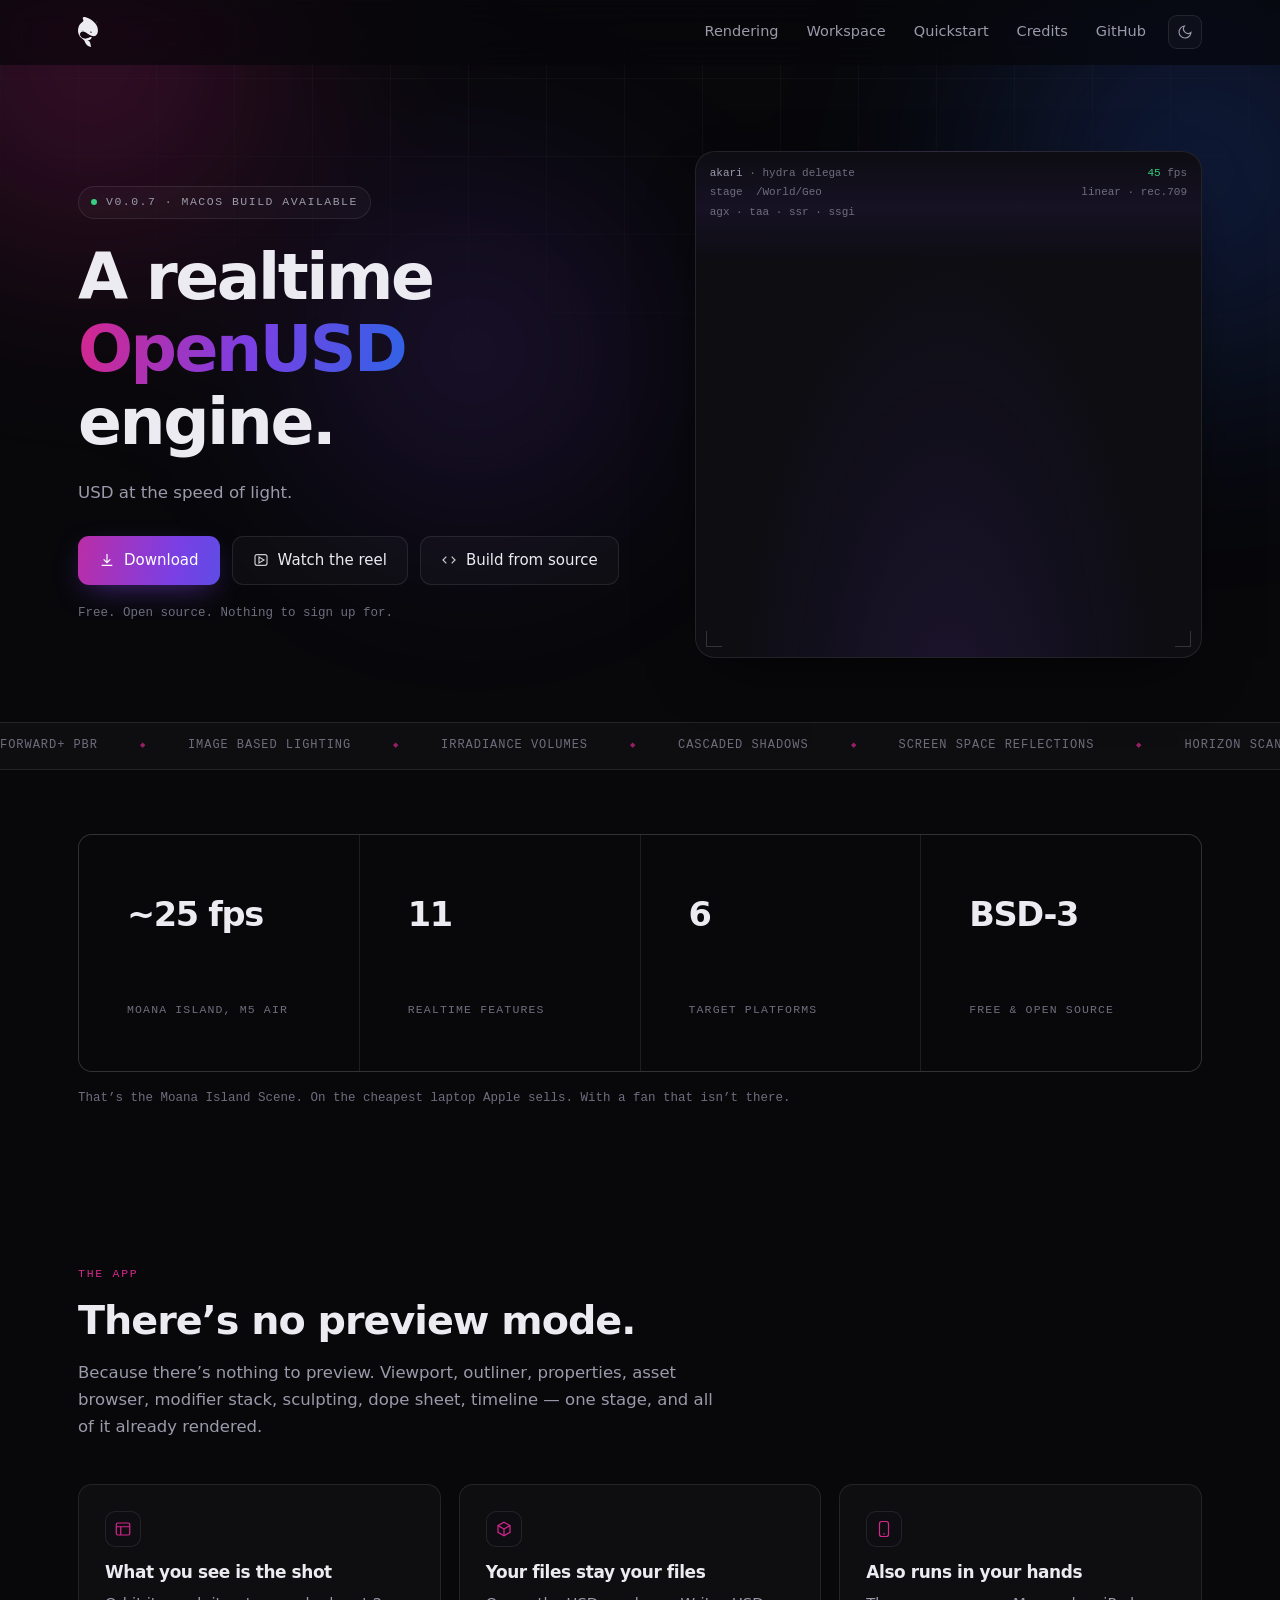
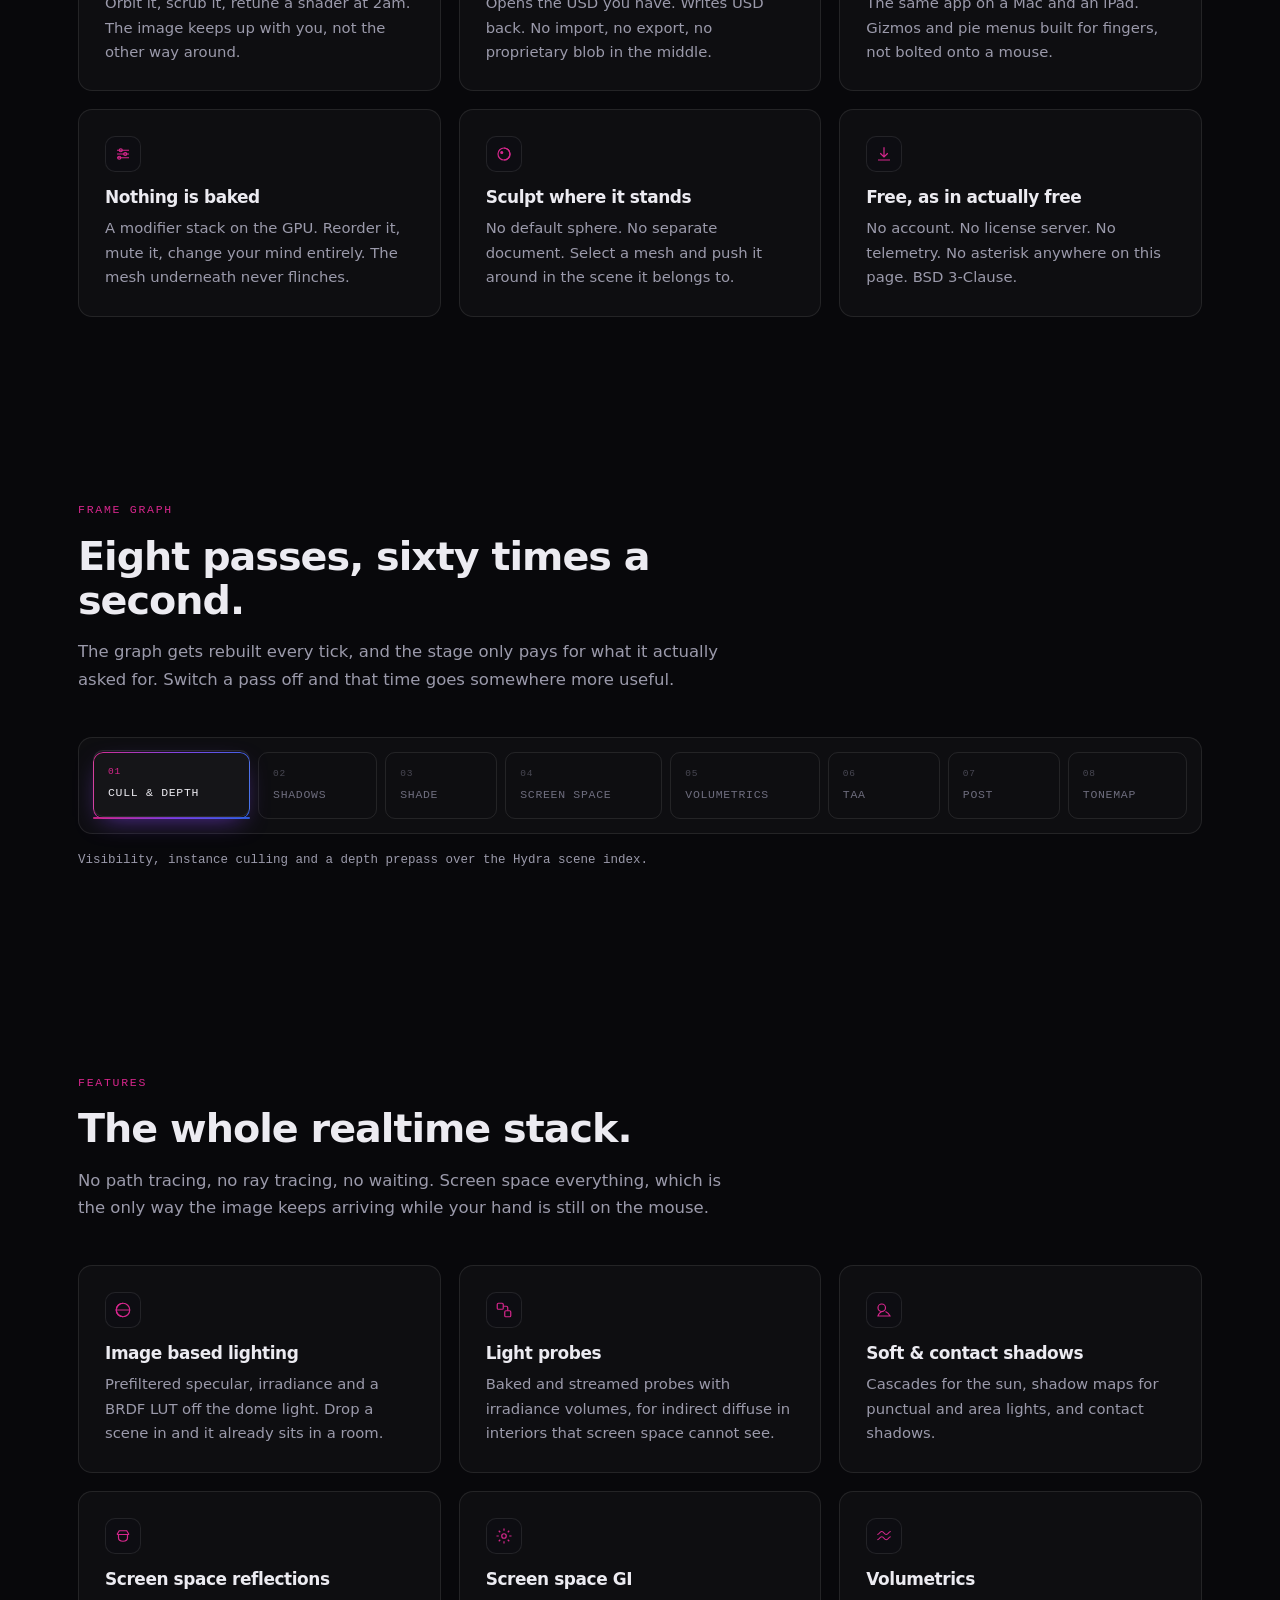
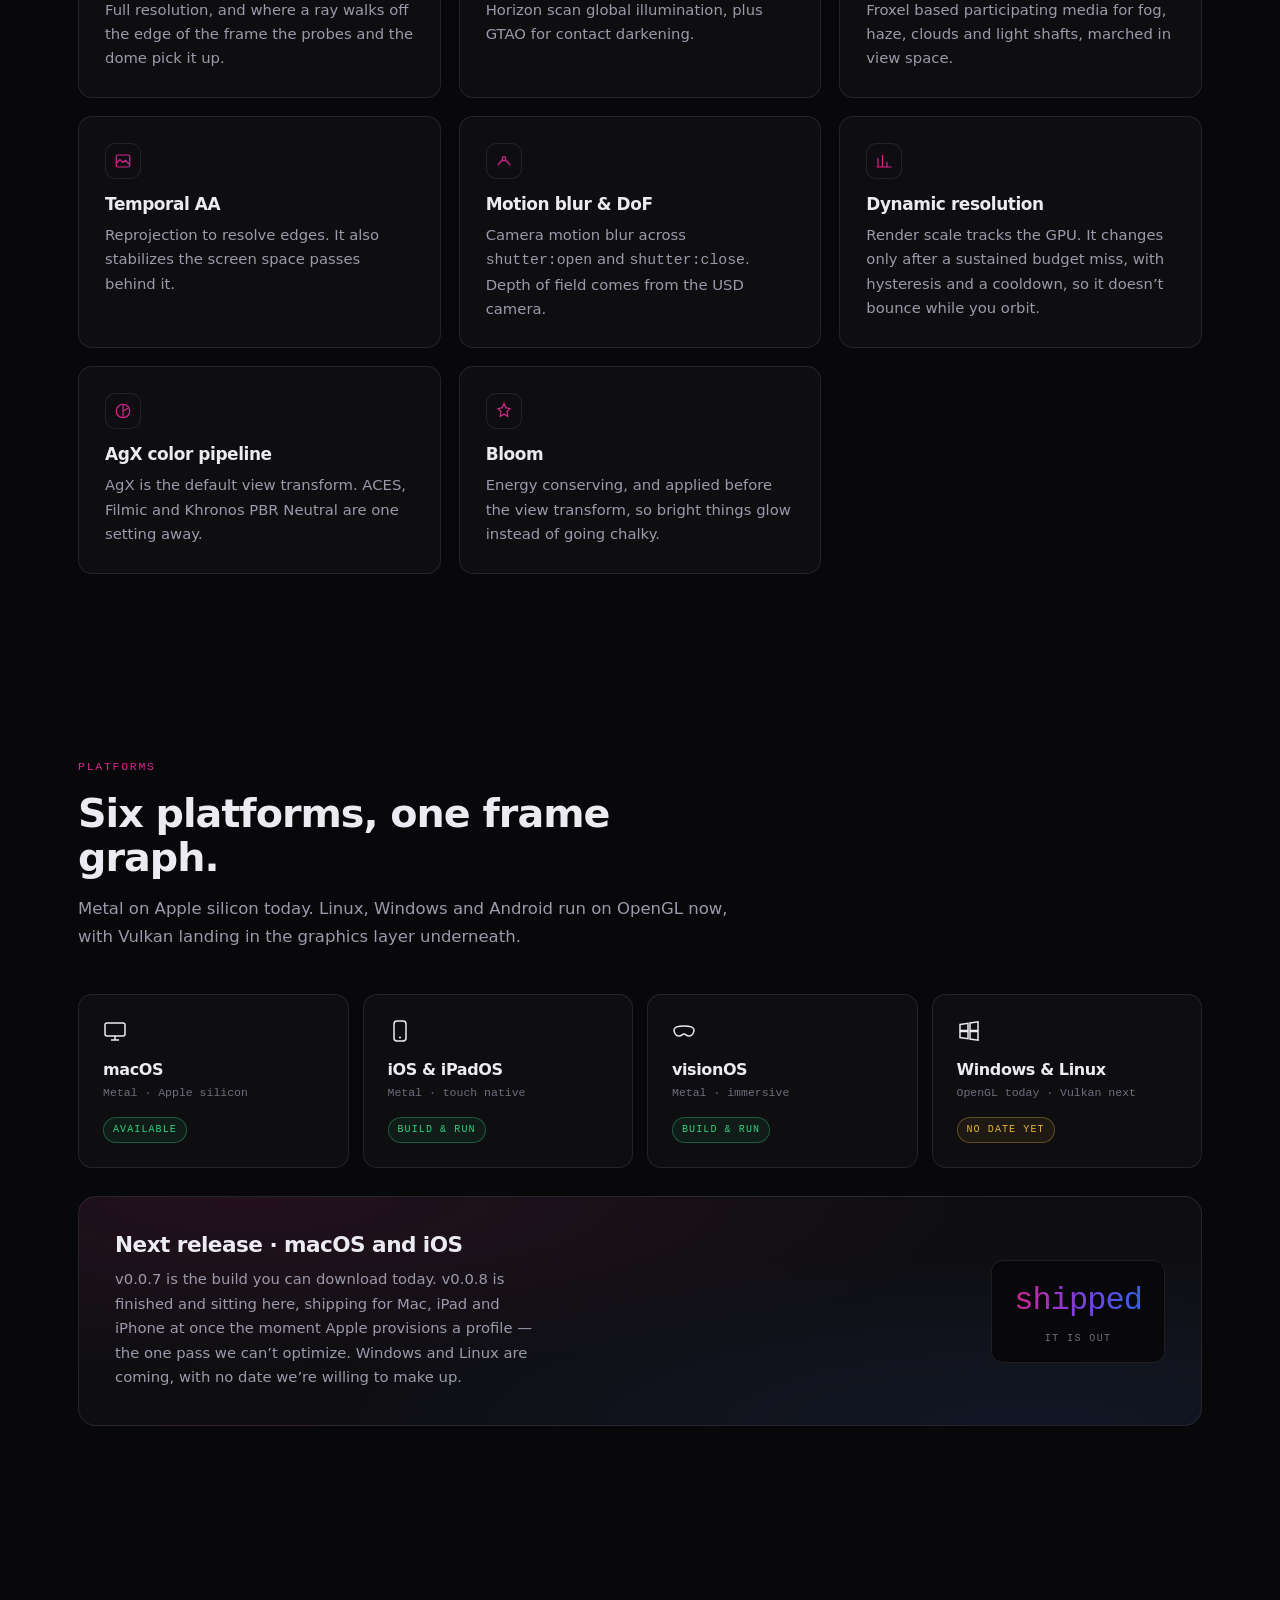
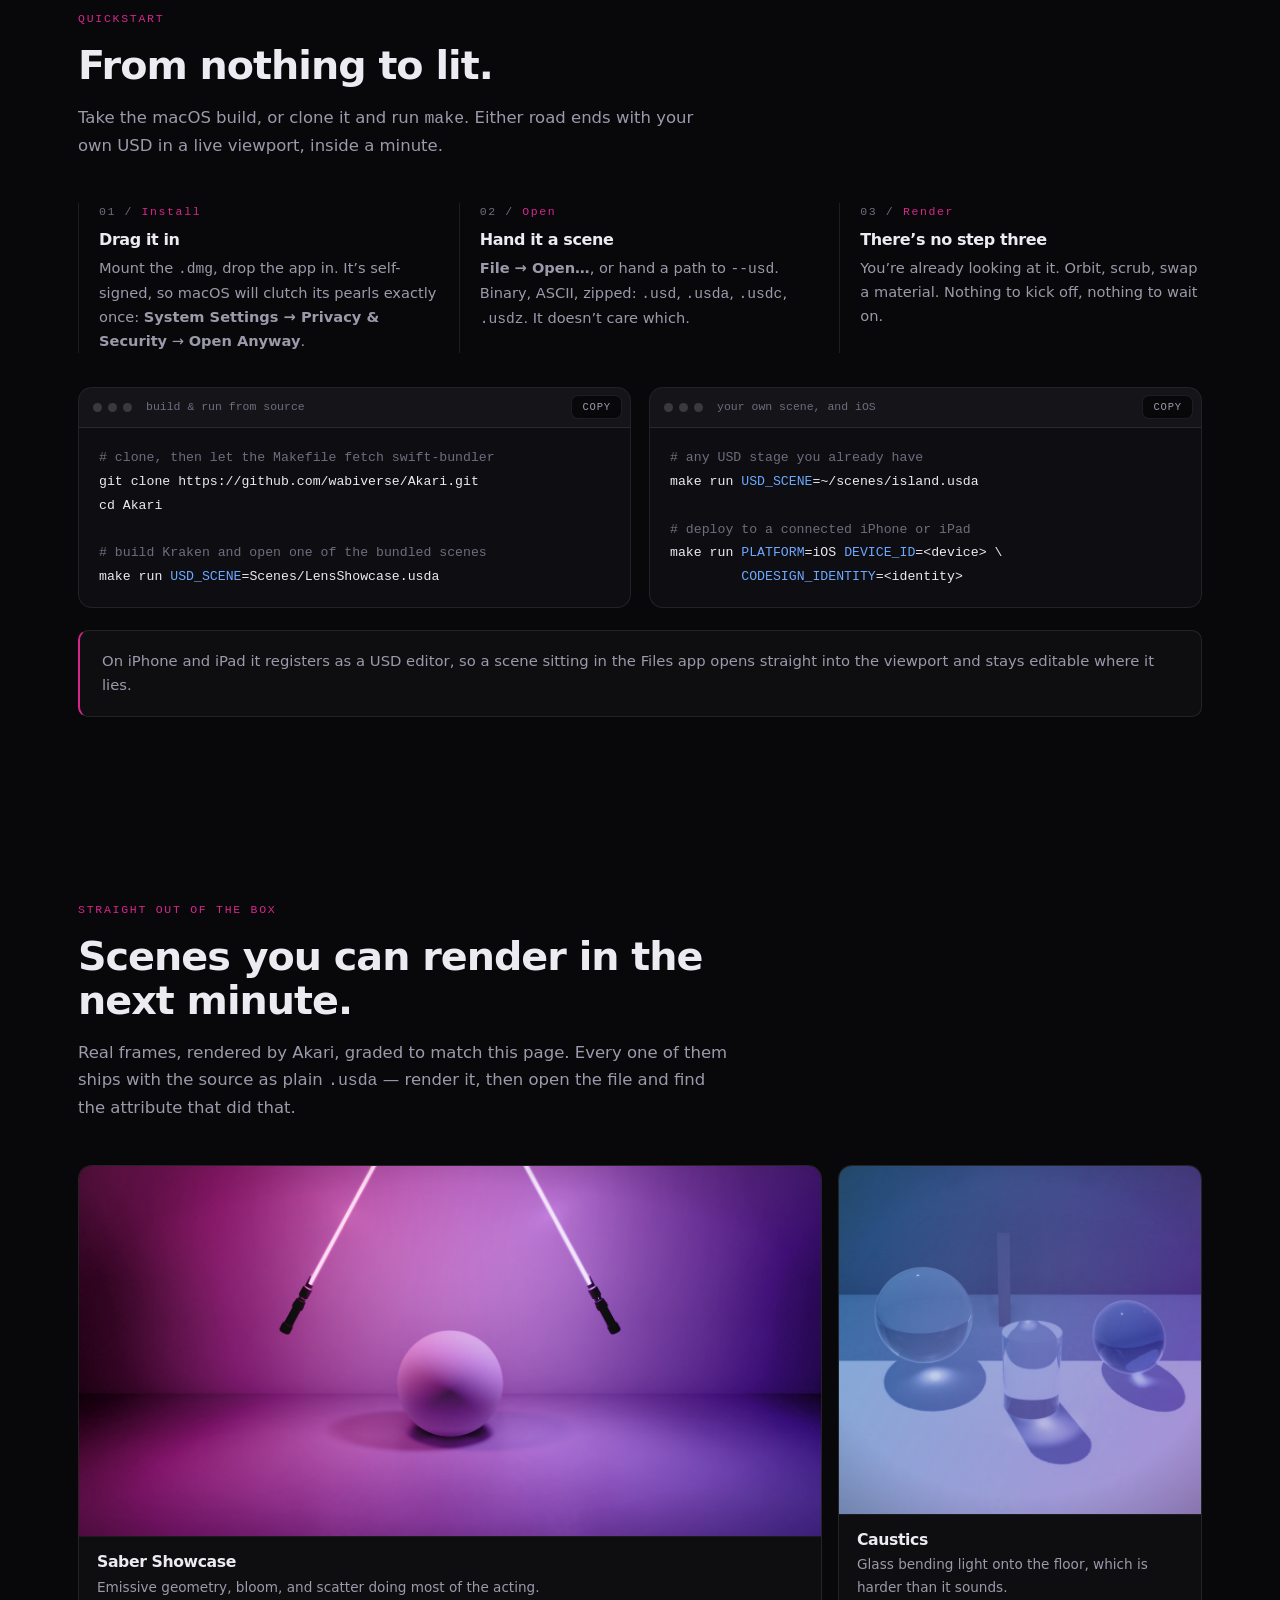
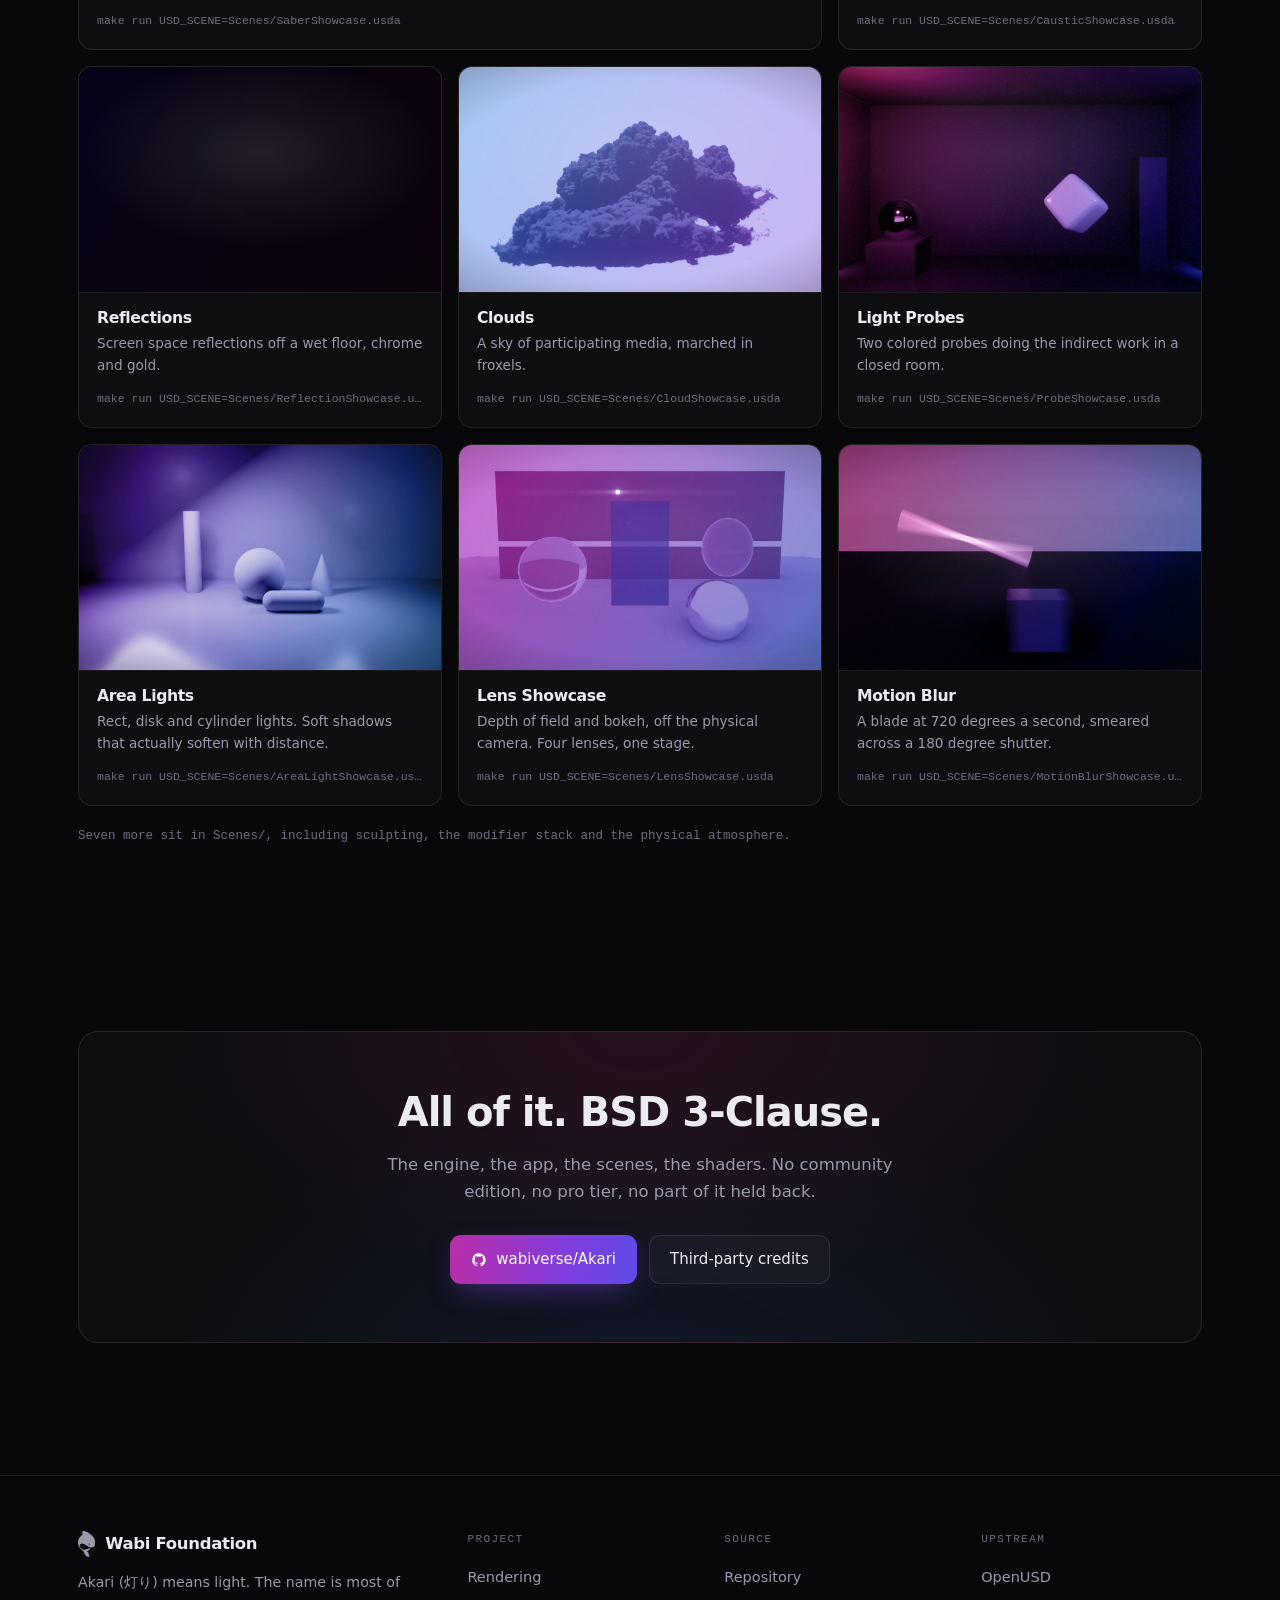
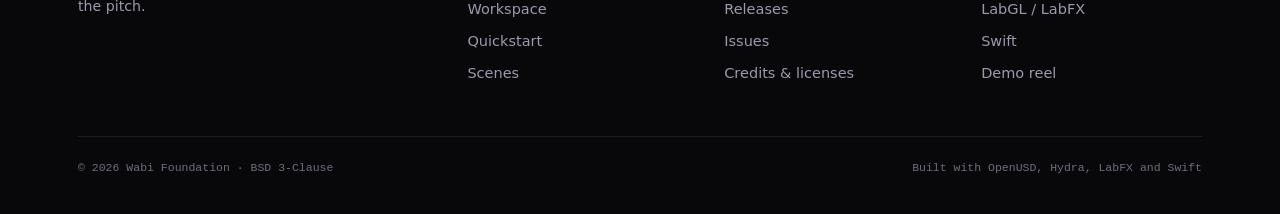
==== index.html @ f2a57ddc "Add the Wabi Foundation site the code in this commit was assisted via AI with Claude.  Signed-off-by" ====
<!doctype html>
<html lang="en">
<head>
<meta charset="utf-8">
<meta name="viewport" content="width=device-width, initial-scale=1">
<title>Wabi Foundation — Akari, a realtime OpenUSD engine</title>
<meta name="description" content="USD at the speed of light. A realtime OpenUSD engine with the full PBR stack, free and open source, on macOS and iOS.">
<link rel="icon" href="assets/img/favicon-64.png" type="image/png">
<link rel="apple-touch-icon" href="assets/img/apple-touch-icon.png">
<link rel="canonical" href="https://wabifoundation.com/">
<meta property="og:type" content="website">
<meta property="og:title" content="Akari — a realtime OpenUSD engine">
<meta property="og:description" content="USD at the speed of light. A realtime OpenUSD engine, free and open source.">
<meta property="og:url" content="https://wabifoundation.com/">
<meta property="og:image" content="https://wabifoundation.com/assets/img/akari-icon.png">
<meta name="twitter:card" content="summary_large_image">
<meta name="theme-color" content="#08080b">
<link rel="stylesheet" href="assets/css/site.css">
<script>
  try { var t = localStorage.getItem("wabi-theme"); if (t) document.documentElement.setAttribute("data-theme", t); } catch (e) {}
</script>
<noscript><style>.rv{opacity:1;transform:none}</style></noscript>
</head>
<body>

<div class="aurora" aria-hidden="true"><i></i><i></i><i></i></div>
<div class="grid-veil" aria-hidden="true"></div>

<header class="site">
  <div class="wrap">
    <a class="brand" href="index.html" aria-label="Wabi Foundation">
      <svg class="orca" viewBox="0.17 0.19 32.95 49.61" fill="none" aria-hidden="true"><path fill-rule="evenodd" clip-rule="evenodd" d="m4.87,33.98S1.37,31.13.3,24.1c-.31-2.73.01-5.38,1.02-7.94,1.15-2.93,2.99-5.33,5.51-7.22.5-.38,1.05-.69,1.46-1.18.6-.71.79-1.52.68-2.42-.09-.68-.33-1.3-.59-1.92-.16-.39-.34-.77-.39-1.19-.1-.79.33-1.48,1.07-1.77.78-.31,1.59-.3,2.4-.17,1.26.21,2.48.59,3.67,1.04,2.19.81,4.27,1.85,6.25,3.09,2.3,1.44,4.41,3.11,6.27,5.1,1.34,1.44,2.51,3,3.44,4.73,1.81,3.37,2.41,6.95,1.76,10.73-.23,1.32-.62,2.58-1.3,3.74-1.22,2.09-3.05,3.12-5.46,3.16-1.32.02-2.55-.3-3.75-.81-1.13-.48-2.21-1.05-3.26-1.67-1.17-.69-9.85-6.99-12.05-7.47-1.8.32-3.36.8-4.12,2.47-3.46,3.39,1.97,9.55,1.97,9.55h0Zm17.95-8.31c0-.82-.98-1.62-1.82-1.49-.66.11-.99.67-.76,1.3.23.63.88,1.1,1.55,1.11.59.01,1.03-.38,1.03-.92h0Z" fill="currentColor"/><path fill-rule="evenodd" clip-rule="evenodd" d="m21.49,33.4c.27-.15-7.4,8.63-16.65.59-2.3-2-6.77-12.09.52-12.29,4.64-.13,11.83,6.48,11.83,6.48-2.9-1.96-8.72-5.94-12.24-2.8-4.78,4.27,2.44,15.66,16.53,8.02h0Z" fill="currentColor"/><path fill-rule="evenodd" clip-rule="evenodd" d="m14.91,35.81c1.07-.31,2.07-.81,3.09-1.24,1.07-.46,2.15-.9,3.3-1.14.71-.15,1.49-.14,1.99.01-.56.82-1.03,1.68-1.56,2.52-.21.34-.46.66-.73.95-1.19,1.26-2.65,1.79-4.28,1.81-.41,0-.83,0-1.32,0,.73.15,1.38.31,2.01.55,1.59.6,2.53,1.76,2.92,3.38.42,1.77.69,3.57,1.15,5.34.14.55.27,1.1.46,1.63.05.13.05.18-.12.16-1.76-.24-3.47-.66-5.02-1.56-1.39-.8-2.48-1.92-3.33-3.28-.8-1.27-1.36-2.65-1.97-4.01-.32-.71-.53-1.29-.95-1.92-.45-.68-1.06-1.25-1.75-1.7-2.84-1.82-4.47-3.89-4.52-3.94,0,0,2.96,3.58,8.5,3.04.73-.15,1.46-.3,2.15-.6h0Z" fill="currentColor" stroke-width="0"/><path fill-rule="evenodd" clip-rule="evenodd" opacity=".4" d="m22.82,25.67c0,.54-.44.93-1.03.92-.67-.01-1.32-.48-1.55-1.11s.1-1.19.76-1.3c.84-.14,1.83.67,1.82,1.49h0Z" fill="currentColor"/><path fill-rule="evenodd" clip-rule="evenodd" opacity=".28" d="m30.62,9.58s-.06-.02-.06-.06v-1.16s.02-.06.06-.06h.6c.27,0,.35.12.35.3v.08c0,.1-.03.17-.1.2.13.01.22.11.22.26v.38s-.02.06-.06.06h-.28s-.06-.02-.06-.06v-.27c0-.05-.02-.08-.07-.08h-.25v.35s-.02.06-.06.06h-.28Zm.34-.74h.13c.06,0,.08-.04.08-.08v-.06s-.02-.08-.08-.08h-.13v.23Z" fill="currentColor"/><path fill-rule="evenodd" clip-rule="evenodd" opacity=".28" d="m31.12,10.36c-.78,0-1.42-.64-1.42-1.42s.64-1.42,1.42-1.42,1.42.64,1.42,1.42-.64,1.42-1.42,1.42Zm0-2.51c-.6,0-1.09.49-1.09,1.09s.49,1.09,1.09,1.09,1.09-.49,1.09-1.09-.49-1.09-1.09-1.09Z" fill="currentColor"/></svg>
    </a>
    <nav class="main">
      <a href="akari.html">Rendering</a>
      <a href="kraken.html">Workspace</a>
      <a href="#quickstart">Quickstart</a>
      <a href="credits.html">Credits</a>
      <a href="https://github.com/wabiverse/Akari">GitHub</a>
    </nav>
    <button class="icon-btn" data-theme-toggle aria-label="Toggle color theme">
      <svg class="moon" viewBox="0 0 24 24" fill="none" stroke="currentColor" stroke-width="1.7"><path d="M21 12.8A9 9 0 1 1 11.2 3a7 7 0 0 0 9.8 9.8Z"/></svg>
      <svg class="sun" viewBox="0 0 24 24" fill="none" stroke="currentColor" stroke-width="1.7"><circle cx="12" cy="12" r="4"/><path d="M12 2v2M12 20v2M2 12h2M20 12h2M4.9 4.9l1.5 1.5M17.6 17.6l1.5 1.5M19.1 4.9l-1.5 1.5M6.4 17.6l-1.5 1.5"/></svg>
    </button>
  </div>
</header>

<main>

<!-- ───────────────────────── hero ───────────────────────── -->
<section class="hero">
  <div class="wrap hero-grid">
    <div>
      <span class="eyebrow rv in"><span class="dot"></span> v0.0.7 · macOS build available</span>
      <h1 class="rv in">
        A realtime<br>
        <span class="grad-text">OpenUSD</span> engine.
      </h1>
      <p class="lede rv" data-delay="0.08">
        USD at the speed of light.
      </p>
      <div class="hero-actions rv" data-delay="0.16">
        <a class="btn primary" href="https://github.com/wabiverse/Akari/releases/latest">
          <svg viewBox="0 0 24 24" fill="none" stroke="currentColor" stroke-width="1.8"><path d="M12 3v12M7 11l5 5 5-5M4 20h16"/></svg>
          Download
        </a>
        <a class="btn" href="https://vimeo.com/1241690263?fl=pl&amp;fe=sh">
          <svg viewBox="0 0 24 24" fill="none" stroke="currentColor" stroke-width="1.8"><path d="M9 7.5v9l7.5-4.5z"/><rect x="3" y="4" width="18" height="16" rx="3"/></svg>
          Watch the reel
        </a>
        <a class="btn" href="#quickstart">
          <svg viewBox="0 0 24 24" fill="none" stroke="currentColor" stroke-width="1.8"><path d="M8 7l-5 5 5 5M16 7l5 5-5 5"/></svg>
          Build from source
        </a>
      </div>
      <p class="hero-note rv" data-delay="0.22">Free. Open source. Nothing to sign up for.</p>
    </div>

    <div class="viewport rv" data-delay="0.1">
      <canvas data-viewport aria-hidden="true"></canvas>
      <div class="scanline" aria-hidden="true"></div>
      <div class="hud" aria-hidden="true">
        <div><b>akari</b> · hydra delegate</div>
        <div>stage &nbsp;/World/Geo</div>
        <div>agx · taa · ssr · ssgi</div>
      </div>
      <div class="hud-r" aria-hidden="true">
        <div><span class="fps" data-fps>60</span> fps</div>
        <div>linear · rec.709</div>
      </div>
      <span class="corner tl" aria-hidden="true"></span>
      <span class="corner bl" aria-hidden="true"></span>
      <span class="corner br" aria-hidden="true"></span>
    </div>
  </div>
</section>

<!-- ───────────────────────── marquee ───────────────────────── -->
<div class="strip" aria-hidden="true">
  <div class="track">
    <span>Forward+ PBR</span><span>Image based lighting</span><span>Irradiance volumes</span><span>Cascaded shadows</span><span>Screen space reflections</span><span>Horizon scan GI</span><span>Temporal AA</span><span>Froxel volumetrics</span><span>Contact shadows</span><span>AgX</span><span>Motion blur</span><span>Hydra</span>
    <span>Forward+ PBR</span><span>Image based lighting</span><span>Irradiance volumes</span><span>Cascaded shadows</span><span>Screen space reflections</span><span>Horizon scan GI</span><span>Temporal AA</span><span>Froxel volumetrics</span><span>Contact shadows</span><span>AgX</span><span>Motion blur</span><span>Hydra</span>
  </div>
</div>

<!-- ───────────────────────── stats ───────────────────────── -->
<section class="tight">
  <div class="wrap">
    <div class="stats rv">
      <div>
        <div class="n"><span data-count="25" data-prefix="~">~25</span> fps</div>
        <div class="l">Moana Island, M5 Air</div>
      </div>
      <div>
        <div class="n"><span data-count="11">11</span></div>
        <div class="l">Realtime features</div>
      </div>
      <div>
        <div class="n"><span data-count="6">6</span></div>
        <div class="l">Target platforms</div>
      </div>
      <div>
        <div class="n">BSD-3</div>
        <div class="l">Free &amp; open source</div>
      </div>
    </div>
    <p class="hero-note rv" style="margin-top:16px">
      That&rsquo;s the Moana Island Scene. On the cheapest laptop Apple sells. With a fan that isn&rsquo;t there.
    </p>
  </div>
</section>

<!-- ───────────────────────── what you get ───────────────────────── -->
<section>
  <div class="wrap">
    <div class="sec-head rv">
      <div class="kicker">The app</div>
      <h2>There&rsquo;s no preview mode.</h2>
      <p>
        Because there&rsquo;s nothing to preview. Viewport, outliner, properties, asset browser, modifier
        stack, sculpting, dope sheet, timeline — one stage, and all of it already rendered.
      </p>
    </div>

    <div class="cards c3">
      <div class="card rv">
        <div class="ico"><svg viewBox="0 0 24 24" fill="none" stroke="currentColor" stroke-width="1.6"><rect x="3" y="4" width="18" height="16" rx="2"/><path d="M3 9h18M9 9v11"/></svg></div>
        <h3>What you see is the shot</h3>
        <p>Orbit it, scrub it, retune a shader at 2am. The image keeps up with you, not the other way around.</p>
      </div>
      <div class="card rv" data-delay="0.04">
        <div class="ico"><svg viewBox="0 0 24 24" fill="none" stroke="currentColor" stroke-width="1.6"><path d="M12 3l8 4.5v9L12 21l-8-4.5v-9z"/><path d="M12 12l8-4.5M12 12v9M12 12L4 7.5"/></svg></div>
        <h3>Your files stay your files</h3>
        <p>Opens the USD you have. Writes USD back. No import, no export, no proprietary blob in the middle.</p>
      </div>
      <div class="card rv" data-delay="0.08">
        <div class="ico"><svg viewBox="0 0 24 24" fill="none" stroke="currentColor" stroke-width="1.6"><rect x="6" y="2" width="12" height="20" rx="3"/><path d="M11 18.5h2"/></svg></div>
        <h3>Also runs in your hands</h3>
        <p>The same app on a Mac and an iPad. Gizmos and pie menus built for fingers, not bolted onto a mouse.</p>
      </div>
      <div class="card rv">
        <div class="ico"><svg viewBox="0 0 24 24" fill="none" stroke="currentColor" stroke-width="1.6"><path d="M4 7h16M4 12h16M4 17h16"/><circle cx="9" cy="7" r="2"/><circle cx="15" cy="12" r="2"/><circle cx="7" cy="17" r="2"/></svg></div>
        <h3>Nothing is baked</h3>
        <p>A modifier stack on the GPU. Reorder it, mute it, change your mind entirely. The mesh underneath never flinches.</p>
      </div>
      <div class="card rv" data-delay="0.04">
        <div class="ico"><svg viewBox="0 0 24 24" fill="none" stroke="currentColor" stroke-width="1.6"><circle cx="12" cy="12" r="8"/><path d="M12 4a8 8 0 0 1 0 16"/><circle cx="9" cy="10" r="1.3" fill="currentColor"/></svg></div>
        <h3>Sculpt where it stands</h3>
        <p>No default sphere. No separate document. Select a mesh and push it around in the scene it belongs to.</p>
      </div>
      <div class="card rv" data-delay="0.08">
        <div class="ico"><svg viewBox="0 0 24 24" fill="none" stroke="currentColor" stroke-width="1.6"><path d="M12 3v12M7 11l5 5 5-5M4 20h16"/></svg></div>
        <h3>Free, as in actually free</h3>
        <p>No account. No license server. No telemetry. No asterisk anywhere on this page. BSD 3-Clause.</p>
      </div>
    </div>
  </div>
</section>

<!-- ───────────────────────── pipeline ───────────────────────── -->
<section>
  <div class="wrap">
    <div class="sec-head rv">
      <div class="kicker">Frame graph</div>
      <h2>Eight passes, sixty times a second.</h2>
      <p>
        The graph gets rebuilt every tick, and the stage only pays for what it actually asked for.
        Switch a pass off and that time goes somewhere more useful.
      </p>
    </div>

    <div class="pipeline rv" data-pipeline>
      <div class="stage" data-note="Visibility, instance culling and a depth prepass over the Hydra scene index."><span class="num">01</span>Cull &amp; depth</div>
      <div class="stage" data-note="Cascaded sun shadows, plus shadow maps for punctual and area lights."><span class="num">02</span>Shadows</div>
      <div class="stage" data-note="Forward+ PBR shading, image based lighting and baked irradiance volumes."><span class="num">03</span>Shade</div>
      <div class="stage" data-note="Screen space reflections and horizon scan GI, for what the probes do not cover."><span class="num">04</span>Screen space</div>
      <div class="stage" data-note="Froxel participating media, fog and light shafts, accumulated through the view."><span class="num">05</span>Volumetrics</div>
      <div class="stage" data-note="Temporal reprojection. It also stabilizes the screen space passes."><span class="num">06</span>TAA</div>
      <div class="stage" data-note="Camera motion blur over the shutter interval, depth of field, bloom."><span class="num">07</span>Post</div>
      <div class="stage" data-note="AgX by default. ACES, Filmic and Khronos PBR Neutral are also available."><span class="num">08</span>Tonemap</div>
    </div>
    <div class="pipe-caption rv" data-pipe-caption></div>
  </div>
</section>

<!-- ───────────────────────── features ───────────────────────── -->
<section>
  <div class="wrap">
    <div class="sec-head rv">
      <div class="kicker">Features</div>
      <h2>The whole realtime stack.</h2>
      <p>
        No path tracing, no ray tracing, no waiting. Screen space everything, which is the only way
        the image keeps arriving while your hand is still on the mouse.
      </p>
    </div>

    <div class="cards c3">
      <div class="card rv">
        <div class="ico"><svg viewBox="0 0 24 24" fill="none" stroke="currentColor" stroke-width="1.6"><circle cx="12" cy="12" r="9"/><path d="M12 3a9 9 0 0 0 0 18"/><path d="M3 12h18"/></svg></div>
        <h3>Image based lighting</h3>
        <p>Prefiltered specular, irradiance and a BRDF LUT off the dome light. Drop a scene in and it already sits in a room.</p>
      </div>
      <div class="card rv" data-delay="0.04">
        <div class="ico"><svg viewBox="0 0 24 24" fill="none" stroke="currentColor" stroke-width="1.6"><rect x="3" y="3" width="8" height="8" rx="1.5"/><rect x="13" y="13" width="8" height="8" rx="1.5"/><path d="M11 7h4a2 2 0 0 1 2 2v4"/></svg></div>
        <h3>Light probes</h3>
        <p>Baked and streamed probes with irradiance volumes, for indirect diffuse in interiors that screen space cannot see.</p>
      </div>
      <div class="card rv" data-delay="0.08">
        <div class="ico"><svg viewBox="0 0 24 24" fill="none" stroke="currentColor" stroke-width="1.6"><circle cx="9" cy="9" r="5"/><path d="M14 14c3 1.5 5 3.5 6 6H4c1-3.5 3.5-5.5 7-6.3"/></svg></div>
        <h3>Soft &amp; contact shadows</h3>
        <p>Cascades for the sun, shadow maps for punctual and area lights, and contact shadows.</p>
      </div>
      <div class="card rv">
        <div class="ico"><svg viewBox="0 0 24 24" fill="none" stroke="currentColor" stroke-width="1.6"><path d="M4 10h16M4 10l3-5h10l3 5"/><path d="M6 10v4c0 3 2.5 5 6 5s6-2 6-5v-4"/></svg></div>
        <h3>Screen space reflections</h3>
        <p>Full resolution, and where a ray walks off the edge of the frame the probes and the dome pick it up.</p>
      </div>
      <div class="card rv" data-delay="0.04">
        <div class="ico"><svg viewBox="0 0 24 24" fill="none" stroke="currentColor" stroke-width="1.6"><circle cx="12" cy="12" r="3"/><path d="M12 2v3M12 19v3M2 12h3M19 12h3M5 5l2 2M17 17l2 2M19 5l-2 2M7 17l-2 2"/></svg></div>
        <h3>Screen space GI</h3>
        <p>Horizon scan global illumination, plus GTAO for contact darkening.</p>
      </div>
      <div class="card rv" data-delay="0.08">
        <div class="ico"><svg viewBox="0 0 24 24" fill="none" stroke="currentColor" stroke-width="1.6"><path d="M3 17c3 0 3-4 6-4s3 4 6 4 3-4 6-4"/><path d="M3 10c3 0 3-4 6-4s3 4 6 4 3-4 6-4"/></svg></div>
        <h3>Volumetrics</h3>
        <p>Froxel based participating media for fog, haze, clouds and light shafts, marched in view space.</p>
      </div>
      <div class="card rv" data-delay="0.04">
        <div class="ico"><svg viewBox="0 0 24 24" fill="none" stroke="currentColor" stroke-width="1.6"><rect x="3" y="4" width="18" height="16" rx="2"/><path d="M3 15l5-5 4 4 3-3 6 6"/></svg></div>
        <h3>Temporal AA</h3>
        <p>Reprojection to resolve edges. It also stabilizes the screen space passes behind it.</p>
      </div>
      <div class="card rv" data-delay="0.08">
        <div class="ico"><svg viewBox="0 0 24 24" fill="none" stroke="currentColor" stroke-width="1.6"><path d="M4 18c4-9 12-9 16 0"/><circle cx="12" cy="9" r="2.5"/></svg></div>
        <h3>Motion blur &amp; DoF</h3>
        <p>Camera motion blur across <code>shutter:open</code> and <code>shutter:close</code>. Depth of field comes from the USD camera.</p>
      </div>
      <div class="card rv">
        <div class="ico"><svg viewBox="0 0 24 24" fill="none" stroke="currentColor" stroke-width="1.6"><path d="M4 20V8M10 20V4M16 20v-7M22 20h-20"/></svg></div>
        <h3>Dynamic resolution</h3>
        <p>Render scale tracks the GPU. It changes only after a sustained budget miss, with hysteresis and a cooldown, so it doesn&rsquo;t bounce while you orbit.</p>
      </div>
      <div class="card rv" data-delay="0.04">
        <div class="ico"><svg viewBox="0 0 24 24" fill="none" stroke="currentColor" stroke-width="1.6"><circle cx="12" cy="12" r="9"/><path d="M12 3v18"/><path d="M12 12l7-4"/></svg></div>
        <h3>AgX color pipeline</h3>
        <p>AgX is the default view transform. ACES, Filmic and Khronos PBR Neutral are one setting away.</p>
      </div>
      <div class="card rv" data-delay="0.08">
        <div class="ico"><svg viewBox="0 0 24 24" fill="none" stroke="currentColor" stroke-width="1.6"><path d="M12 2l2.4 5.5L20 9l-4 4 1 6-5-2.8L7 19l1-6-4-4 5.6-1.5z"/></svg></div>
        <h3>Bloom</h3>
        <p>Energy conserving, and applied before the view transform, so bright things glow instead of going chalky.</p>
      </div>
    </div>
  </div>
</section>

<!-- ───────────────────────── platforms + countdown ───────────────────────── -->
<section id="platforms">
  <div class="wrap">
    <div class="sec-head rv">
      <div class="kicker">Platforms</div>
      <h2>Six platforms, one frame graph.</h2>
      <p>
        Metal on Apple silicon today. Linux, Windows and Android run on OpenGL now, with Vulkan
        landing in the graphics layer underneath.
      </p>
    </div>

    <div class="plats rv">
      <div class="plat">
        <div class="glyph"><svg viewBox="0 0 24 24" fill="none" stroke="currentColor" stroke-width="1.5"><rect x="2" y="4" width="20" height="13" rx="2"/><path d="M8 21h8M12 17v4"/></svg></div>
        <h4>macOS</h4>
        <div class="api">Metal · Apple silicon</div>
        <span class="pill ready">Available</span>
      </div>
      <div class="plat">
        <div class="glyph"><svg viewBox="0 0 24 24" fill="none" stroke="currentColor" stroke-width="1.5"><rect x="6" y="2" width="12" height="20" rx="3"/><path d="M11 18.5h2"/></svg></div>
        <h4>iOS &amp; iPadOS</h4>
        <div class="api">Metal · touch native</div>
        <span class="pill ready">Build &amp; run</span>
      </div>
      <div class="plat">
        <div class="glyph"><svg viewBox="0 0 24 24" fill="none" stroke="currentColor" stroke-width="1.5"><path d="M2 11c0-3 4-4 10-4s10 1 10 4-2 6-5 6-3-2-5-2-2 2-5 2-5-3-5-6z"/></svg></div>
        <h4>visionOS</h4>
        <div class="api">Metal · immersive</div>
        <span class="pill ready">Build &amp; run</span>
      </div>
      <div class="plat soon">
        <div class="glyph"><svg viewBox="0 0 24 24" fill="none" stroke="currentColor" stroke-width="1.5"><path d="M3 5.5l8-1.2v7.2H3zM13 4l8-1.2v8.7h-8zM3 12.5h8v7.2l-8-1.2zM13 12.5h8v8.7L13 20z"/></svg></div>
        <h4>Windows &amp; Linux</h4>
        <div class="api">OpenGL today · Vulkan next</div>
        <span class="pill soon">No date yet</span>
      </div>
    </div>

    <!--
      Release countdown for the next macOS and iOS build.
      Change the target instant below (ISO 8601, UTC) and the clock follows it.
      When it passes, the clock swaps itself for a "shipped" badge.
    -->
    <div class="countdown rv" style="margin-top:28px">
      <div>
        <h3>Next release · macOS and iOS</h3>
        <p>
          v0.0.7 is the build you can download today. v0.0.8 is finished and sitting here, shipping
          for Mac, iPad and iPhone at once the moment Apple provisions a profile &mdash; the one pass
          we can&rsquo;t optimize. Windows and Linux are coming, with no date we&rsquo;re willing to make up.
        </p>
      </div>
      <div class="clock" data-countdown="2026-11-27T00:00:00Z" aria-label="Time until the next release"></div>
    </div>
  </div>
</section>

<!-- ───────────────────────── quickstart ───────────────────────── -->
<section id="quickstart">
  <div class="wrap">
    <div class="sec-head rv">
      <div class="kicker">Quickstart</div>
      <h2>From nothing to lit.</h2>
      <p>
        Take the macOS build, or clone it and run <code>make</code>. Either road ends with your own
        USD in a live viewport, inside a minute.
      </p>
    </div>

    <div class="steps rv" style="margin-bottom:34px">
      <div class="step">
        <div class="n">Install</div>
        <h4>Drag it in</h4>
        <p>Mount the <code>.dmg</code>, drop the app in. It&rsquo;s self-signed, so macOS will clutch its pearls exactly once: <strong>System Settings → Privacy &amp; Security</strong> → <strong>Open Anyway</strong>.</p>
      </div>
      <div class="step">
        <div class="n">Open</div>
        <h4>Hand it a scene</h4>
        <p><strong>File → Open…</strong>, or hand a path to <code>--usd</code>. Binary, ASCII, zipped: <code>.usd</code>, <code>.usda</code>, <code>.usdc</code>, <code>.usdz</code>. It doesn&rsquo;t care which.</p>
      </div>
      <div class="step">
        <div class="n">Render</div>
        <h4>There&rsquo;s no step three</h4>
        <p>You&rsquo;re already looking at it. Orbit, scrub, swap a material. Nothing to kick off, nothing to wait on.</p>
      </div>
    </div>

    <div class="cards c2">
      <div class="code rv">
        <div class="bar"><span class="dots"><i></i><i></i><i></i></span> build &amp; run from source</div>
        <button class="copy" data-copy="#src-code">copy</button>
        <pre id="src-code"><span class="c-cmt"># clone, then let the Makefile fetch swift-bundler</span>
git clone https://github.com/wabiverse/Akari.git
cd Akari

<span class="c-cmt"># build Kraken and open one of the bundled scenes</span>
make run <span class="c-arg">USD_SCENE</span>=Scenes/LensShowcase.usda</pre>
      </div>

      <div class="code rv" data-delay="0.06">
        <div class="bar"><span class="dots"><i></i><i></i><i></i></span> your own scene, and iOS</div>
        <button class="copy" data-copy="#ios-code">copy</button>
        <pre id="ios-code"><span class="c-cmt"># any USD stage you already have</span>
make run <span class="c-arg">USD_SCENE</span>=~/scenes/island.usda

<span class="c-cmt"># deploy to a connected iPhone or iPad</span>
make run <span class="c-arg">PLATFORM</span>=iOS <span class="c-arg">DEVICE_ID</span>=&lt;device&gt; \
         <span class="c-arg">CODESIGN_IDENTITY</span>=&lt;identity&gt;</pre>
      </div>
    </div>

    <div class="callout rv" style="margin-top:22px">
      On iPhone and iPad it registers as a USD editor, so a scene sitting in the Files app opens
      straight into the viewport and stays editable where it lies.
    </div>
  </div>
</section>

<!-- ───────────────────────── scenes ───────────────────────── -->
<section id="scenes">
  <div class="wrap">
    <div class="sec-head rv">
      <div class="kicker">Straight out of the box</div>
      <h2>Scenes you can render in the next minute.</h2>
      <p>
        Real frames, rendered by Akari, graded to match this page. Every one of them ships with the
        source as plain <code>.usda</code> — render it, then open the file and find the attribute
        that did that.
      </p>
    </div>

    <div class="scenes">
      <figure class="scene rv wide" data-delay="0.00" style="--h1:320;--h2:255">
        <div class="thumb">
          <img src="assets/img/scenes/saber.jpg" width="1200" height="750" loading="lazy" decoding="async"
               alt="The Saber Showcase scene rendered in Akari">
        </div>
        <figcaption class="meta">
          <h4>Saber Showcase</h4>
          <p>Emissive geometry, bloom, and scatter doing most of the acting.</p>
          <code>make run USD_SCENE=Scenes/SaberShowcase.usda</code>
        </figcaption>
      </figure>
      <figure class="scene rv" data-delay="0.04" style="--h1:205;--h2:262">
        <div class="thumb">
          <img src="assets/img/scenes/caustic.jpg" width="1200" height="750" loading="lazy" decoding="async"
               alt="The Caustics scene rendered in Akari">
        </div>
        <figcaption class="meta">
          <h4>Caustics</h4>
          <p>Glass bending light onto the floor, which is harder than it sounds.</p>
          <code>make run USD_SCENE=Scenes/CausticShowcase.usda</code>
        </figcaption>
      </figure>
      <figure class="scene rv" data-delay="0.08" style="--h1:250;--h2:310">
        <div class="thumb">
          <img src="assets/img/scenes/reflection.jpg" width="1200" height="750" loading="lazy" decoding="async"
               alt="The Reflections scene rendered in Akari">
        </div>
        <figcaption class="meta">
          <h4>Reflections</h4>
          <p>Screen space reflections off a wet floor, chrome and gold.</p>
          <code>make run USD_SCENE=Scenes/ReflectionShowcase.usda</code>
        </figcaption>
      </figure>
      <figure class="scene rv" data-delay="0.00" style="--h1:214;--h2:276;--lift:1.32;--grade-contrast:1.04">
        <div class="thumb">
          <img src="assets/img/scenes/cloud.jpg" width="1200" height="750" loading="lazy" decoding="async"
               alt="The Clouds scene rendered in Akari">
        </div>
        <figcaption class="meta">
          <h4>Clouds</h4>
          <p>A sky of participating media, marched in froxels.</p>
          <code>make run USD_SCENE=Scenes/CloudShowcase.usda</code>
        </figcaption>
      </figure>
      <figure class="scene rv" data-delay="0.04" style="--h1:330;--h2:238;--lift:1.42;--grade-contrast:1.0">
        <div class="thumb">
          <img src="assets/img/scenes/probe.jpg" width="1200" height="750" loading="lazy" decoding="async"
               alt="The Light Probes scene rendered in Akari">
        </div>
        <figcaption class="meta">
          <h4>Light Probes</h4>
          <p>Two colored probes doing the indirect work in a closed room.</p>
          <code>make run USD_SCENE=Scenes/ProbeShowcase.usda</code>
        </figcaption>
      </figure>
      <figure class="scene rv" data-delay="0.08" style="--h1:268;--h2:212">
        <div class="thumb">
          <img src="assets/img/scenes/arealight.jpg" width="1200" height="750" loading="lazy" decoding="async"
               alt="The Area Lights scene rendered in Akari">
        </div>
        <figcaption class="meta">
          <h4>Area Lights</h4>
          <p>Rect, disk and cylinder lights. Soft shadows that actually soften with distance.</p>
          <code>make run USD_SCENE=Scenes/AreaLightShowcase.usda</code>
        </figcaption>
      </figure>
      <figure class="scene rv" data-delay="0.00" style="--h1:300;--h2:230">
        <div class="thumb">
          <img src="assets/img/scenes/lens.jpg" width="1200" height="750" loading="lazy" decoding="async"
               alt="The Lens Showcase scene rendered in Akari">
        </div>
        <figcaption class="meta">
          <h4>Lens Showcase</h4>
          <p>Depth of field and bokeh, off the physical camera. Four lenses, one stage.</p>
          <code>make run USD_SCENE=Scenes/LensShowcase.usda</code>
        </figcaption>
      </figure>
      <figure class="scene rv" data-delay="0.04" style="--h1:328;--h2:222">
        <div class="thumb">
          <img src="assets/img/scenes/motionblur.jpg" width="1200" height="750" loading="lazy" decoding="async"
               alt="The Motion Blur scene rendered in Akari">
        </div>
        <figcaption class="meta">
          <h4>Motion Blur</h4>
          <p>A blade at 720 degrees a second, smeared across a 180 degree shutter.</p>
          <code>make run USD_SCENE=Scenes/MotionBlurShowcase.usda</code>
        </figcaption>
      </figure>
    </div>

    <p class="hero-note rv" style="margin-top:20px">
      Seven more sit in <code>Scenes/</code>, including sculpting, the modifier stack and the physical
      atmosphere.
    </p>
  </div>
</section>

<!-- ───────────────────────── open source ───────────────────────── -->
<section>
  <div class="wrap">
    <div class="cta rv">
      <h2>All of it. BSD 3-Clause.</h2>
      <p>
        The engine, the app, the scenes, the shaders. No community edition, no pro tier, no part of
        it held back.
      </p>
      <div class="hero-actions">
        <a class="btn primary" href="https://github.com/wabiverse/Akari">
          <svg viewBox="0 0 24 24" fill="currentColor"><path d="M12 2a10 10 0 0 0-3.16 19.49c.5.09.69-.22.69-.48l-.01-1.7c-2.78.6-3.37-1.34-3.37-1.34-.45-1.16-1.11-1.47-1.11-1.47-.91-.62.07-.6.07-.6 1 .07 1.53 1.03 1.53 1.03.89 1.53 2.34 1.09 2.91.83.09-.65.35-1.09.63-1.34-2.22-.25-4.56-1.11-4.56-4.95 0-1.09.39-1.99 1.03-2.69-.1-.25-.45-1.27.1-2.65 0 0 .84-.27 2.75 1.03a9.5 9.5 0 0 1 5 0c1.91-1.3 2.75-1.03 2.75-1.03.55 1.38.2 2.4.1 2.65.64.7 1.03 1.6 1.03 2.69 0 3.85-2.34 4.7-4.57 4.95.36.31.68.92.68 1.85l-.01 2.75c0 .27.18.58.69.48A10 10 0 0 0 12 2z"/></svg>
          wabiverse/Akari
        </a>
        <a class="btn" href="credits.html">Third-party credits</a>
      </div>
    </div>
  </div>
</section>

</main>

<footer class="site">
  <div class="wrap">
    <div class="foot-grid">
      <div>
        <div class="foot-mark">
          <svg class="orca" viewBox="0.17 0.19 32.95 49.61" fill="none" aria-hidden="true"><path fill-rule="evenodd" clip-rule="evenodd" d="m4.87,33.98S1.37,31.13.3,24.1c-.31-2.73.01-5.38,1.02-7.94,1.15-2.93,2.99-5.33,5.51-7.22.5-.38,1.05-.69,1.46-1.18.6-.71.79-1.52.68-2.42-.09-.68-.33-1.3-.59-1.92-.16-.39-.34-.77-.39-1.19-.1-.79.33-1.48,1.07-1.77.78-.31,1.59-.3,2.4-.17,1.26.21,2.48.59,3.67,1.04,2.19.81,4.27,1.85,6.25,3.09,2.3,1.44,4.41,3.11,6.27,5.1,1.34,1.44,2.51,3,3.44,4.73,1.81,3.37,2.41,6.95,1.76,10.73-.23,1.32-.62,2.58-1.3,3.74-1.22,2.09-3.05,3.12-5.46,3.16-1.32.02-2.55-.3-3.75-.81-1.13-.48-2.21-1.05-3.26-1.67-1.17-.69-9.85-6.99-12.05-7.47-1.8.32-3.36.8-4.12,2.47-3.46,3.39,1.97,9.55,1.97,9.55h0Zm17.95-8.31c0-.82-.98-1.62-1.82-1.49-.66.11-.99.67-.76,1.3.23.63.88,1.1,1.55,1.11.59.01,1.03-.38,1.03-.92h0Z" fill="currentColor"/><path fill-rule="evenodd" clip-rule="evenodd" d="m21.49,33.4c.27-.15-7.4,8.63-16.65.59-2.3-2-6.77-12.09.52-12.29,4.64-.13,11.83,6.48,11.83,6.48-2.9-1.96-8.72-5.94-12.24-2.8-4.78,4.27,2.44,15.66,16.53,8.02h0Z" fill="currentColor"/><path fill-rule="evenodd" clip-rule="evenodd" d="m14.91,35.81c1.07-.31,2.07-.81,3.09-1.24,1.07-.46,2.15-.9,3.3-1.14.71-.15,1.49-.14,1.99.01-.56.82-1.03,1.68-1.56,2.52-.21.34-.46.66-.73.95-1.19,1.26-2.65,1.79-4.28,1.81-.41,0-.83,0-1.32,0,.73.15,1.38.31,2.01.55,1.59.6,2.53,1.76,2.92,3.38.42,1.77.69,3.57,1.15,5.34.14.55.27,1.1.46,1.63.05.13.05.18-.12.16-1.76-.24-3.47-.66-5.02-1.56-1.39-.8-2.48-1.92-3.33-3.28-.8-1.27-1.36-2.65-1.97-4.01-.32-.71-.53-1.29-.95-1.92-.45-.68-1.06-1.25-1.75-1.7-2.84-1.82-4.47-3.89-4.52-3.94,0,0,2.96,3.58,8.5,3.04.73-.15,1.46-.3,2.15-.6h0Z" fill="currentColor" stroke-width="0"/><path fill-rule="evenodd" clip-rule="evenodd" opacity=".4" d="m22.82,25.67c0,.54-.44.93-1.03.92-.67-.01-1.32-.48-1.55-1.11s.1-1.19.76-1.3c.84-.14,1.83.67,1.82,1.49h0Z" fill="currentColor"/><path fill-rule="evenodd" clip-rule="evenodd" opacity=".28" d="m30.62,9.58s-.06-.02-.06-.06v-1.16s.02-.06.06-.06h.6c.27,0,.35.12.35.3v.08c0,.1-.03.17-.1.2.13.01.22.11.22.26v.38s-.02.06-.06.06h-.28s-.06-.02-.06-.06v-.27c0-.05-.02-.08-.07-.08h-.25v.35s-.02.06-.06.06h-.28Zm.34-.74h.13c.06,0,.08-.04.08-.08v-.06s-.02-.08-.08-.08h-.13v.23Z" fill="currentColor"/><path fill-rule="evenodd" clip-rule="evenodd" opacity=".28" d="m31.12,10.36c-.78,0-1.42-.64-1.42-1.42s.64-1.42,1.42-1.42,1.42.64,1.42,1.42-.64,1.42-1.42,1.42Zm0-2.51c-.6,0-1.09.49-1.09,1.09s.49,1.09,1.09,1.09,1.09-.49,1.09-1.09-.49-1.09-1.09-1.09Z" fill="currentColor"/></svg>
          <strong>Wabi Foundation</strong>
        </div>
        <p>Akari (灯り) means light. The name is most of the pitch.</p>
      </div>
      <div>
        <h5>Project</h5>
        <a href="akari.html">Rendering</a>
        <a href="kraken.html">Workspace</a>
        <a href="#quickstart">Quickstart</a>
        <a href="#scenes">Scenes</a>
      </div>
      <div>
        <h5>Source</h5>
        <a href="https://github.com/wabiverse/Akari">Repository</a>
        <a href="https://github.com/wabiverse/Akari/releases">Releases</a>
        <a href="https://github.com/wabiverse/Akari/issues">Issues</a>
        <a href="credits.html">Credits &amp; licenses</a>
      </div>
      <div>
        <h5>Upstream</h5>
        <a href="https://openusd.org">OpenUSD</a>
        <a href="https://codeberg.org/meshula/LabGL">LabGL / LabFX</a>
        <a href="https://swift.org">Swift</a>
        <a href="https://vimeo.com/1241690263">Demo reel</a>
      </div>
    </div>
    <div class="foot-base">
      <span>© <span data-year>2026</span> Wabi Foundation · BSD 3-Clause</span>
      <span>Built with OpenUSD, Hydra, LabFX and Swift</span>
    </div>
  </div>
</footer>

<script src="assets/js/site.js"></script>
</body>
</html>
---- assets/css/site.css ----
/* wabi foundation — akari & kraken */

:root {
  --pink: #d6268c;
  --violet: #7b3fe4;
  --blue: #2f63e6;
  --grad: linear-gradient(100deg, var(--pink), var(--violet) 52%, var(--blue));

  --bg: #08080b;
  --bg-soft: #0d0d12;
  --panel: rgba(255, 255, 255, 0.028);
  --panel-hi: rgba(255, 255, 255, 0.055);
  --line: rgba(255, 255, 255, 0.09);
  --line-hi: rgba(255, 255, 255, 0.16);
  --text: #ecebf1;
  --muted: #9b9aab;
  --faint: #6e6d7e;
  --shadow: 0 24px 60px -24px rgba(0, 0, 0, 0.8);

  --mono: ui-monospace, "SF Mono", SFMono-Regular, "Cascadia Mono", Menlo, monospace;
  --sans: -apple-system, BlinkMacSystemFont, "SF Pro Display", "Inter", "Segoe UI", system-ui, sans-serif;

  --r: 14px;
  --wrap: 1180px;
  color-scheme: dark;
}

html[data-theme="light"] {
  --bg: #fcfcfe;
  --bg-soft: #f4f4f8;
  --panel: rgba(10, 10, 20, 0.022);
  --panel-hi: rgba(10, 10, 20, 0.045);
  --line: rgba(10, 10, 25, 0.1);
  --line-hi: rgba(10, 10, 25, 0.2);
  --text: #15151c;
  --muted: #5d5d6e;
  --faint: #86869a;
  --shadow: 0 24px 60px -30px rgba(20, 20, 50, 0.3);
  color-scheme: light;
}

* { box-sizing: border-box; }

html { -webkit-text-size-adjust: 100%; scroll-behavior: smooth; }

body {
  margin: 0;
  background: var(--bg);
  color: var(--text);
  font-family: var(--sans);
  font-size: 16.5px;
  line-height: 1.65;
  -webkit-font-smoothing: antialiased;
  overflow-x: hidden;
}

a { color: inherit; text-decoration: none; }

h1, h2, h3, h4 {
  margin: 0;
  font-weight: 600;
  letter-spacing: -0.025em;
  line-height: 1.12;
}

p { margin: 0 0 1em; }
p:last-child { margin-bottom: 0; }

::selection { background: rgba(214, 38, 140, 0.32); }

.wrap {
  width: 100%;
  max-width: var(--wrap);
  margin: 0 auto;
  padding: 0 28px;
}

.grad-text {
  background: var(--grad);
  -webkit-background-clip: text;
  background-clip: text;
  color: transparent;
}

/* ---------- ambient background ---------- */

.aurora {
  position: fixed;
  inset: -20vh -10vw;
  z-index: -2;
  pointer-events: none;
  filter: blur(90px);
  opacity: 0.55;
}

html[data-theme="light"] .aurora { opacity: 0.3; }

.aurora i {
  position: absolute;
  display: block;
  border-radius: 50%;
  mix-blend-mode: screen;
  animation: drift 26s ease-in-out infinite alternate;
}

html[data-theme="light"] .aurora i { mix-blend-mode: multiply; }

.aurora i:nth-child(1) { width: 46vw; height: 46vw; left: -6vw; top: -6vh; background: radial-gradient(circle, rgba(214,38,140,0.55), transparent 68%); }
.aurora i:nth-child(2) { width: 52vw; height: 52vw; right: -10vw; top: 2vh; background: radial-gradient(circle, rgba(47,99,230,0.5), transparent 68%); animation-delay: -9s; }
.aurora i:nth-child(3) { width: 38vw; height: 38vw; left: 28vw; top: 32vh; background: radial-gradient(circle, rgba(123,63,228,0.42), transparent 70%); animation-delay: -17s; }

@keyframes drift {
  from { transform: translate3d(0, 0, 0) scale(1); }
  to   { transform: translate3d(5vw, 7vh, 0) scale(1.15); }
}

.grid-veil {
  position: fixed;
  inset: 0;
  z-index: -1;
  pointer-events: none;
  background-image:
    linear-gradient(to right, var(--line) 1px, transparent 1px),
    linear-gradient(to bottom, var(--line) 1px, transparent 1px);
  background-size: 78px 78px;
  opacity: 0.35;
  mask-image: radial-gradient(ellipse 90% 60% at 50% 0%, #000 25%, transparent 78%);
  -webkit-mask-image: radial-gradient(ellipse 90% 60% at 50% 0%, #000 25%, transparent 78%);
}

/* ---------- header ---------- */

header.site {
  position: sticky;
  top: 0;
  z-index: 40;
  backdrop-filter: saturate(160%) blur(16px);
  -webkit-backdrop-filter: saturate(160%) blur(16px);
  background: color-mix(in srgb, var(--bg) 72%, transparent);
  border-bottom: 1px solid transparent;
  transition: border-color 0.3s, background 0.3s;
}

header.site.scrolled { border-bottom-color: var(--line); }

header.site .wrap {
  display: flex;
  align-items: center;
  gap: 10px;
  height: 64px;
}

.brand {
  display: flex;
  align-items: center;
  gap: 10px;
  font-weight: 600;
  letter-spacing: -0.02em;
  margin-right: auto;
}

.brand img { width: 26px; height: 26px; border-radius: 7px; }
.brand .kanji { font-size: 0.82em; background: var(--grad); -webkit-background-clip: text; background-clip: text; color: transparent; }

/* the wabi orca, monochrome, inherits the text color */
.orca {
  width: auto;
  height: 28px;
  display: block;
  color: var(--text);
  transition: opacity 0.2s, transform 0.3s cubic-bezier(.2,.8,.3,1);
}

.brand .orca { height: 30px; margin: -2px 0; }
.brand:hover .orca { transform: translateY(-1px); }

nav.main { display: flex; align-items: center; gap: 4px; }

nav.main a {
  padding: 7px 12px;
  border-radius: 9px;
  font-size: 14.5px;
  color: var(--muted);
  transition: color 0.18s, background 0.18s;
}

nav.main a:hover { color: var(--text); background: var(--panel-hi); }
nav.main a.active { color: var(--text); }

.icon-btn {
  width: 34px;
  height: 34px;
  display: grid;
  place-items: center;
  border: 1px solid var(--line);
  border-radius: 9px;
  background: var(--panel);
  color: var(--muted);
  cursor: pointer;
  transition: color 0.18s, border-color 0.18s;
}

.icon-btn:hover { color: var(--text); border-color: var(--line-hi); }
.icon-btn svg { width: 16px; height: 16px; }
html[data-theme="light"] .icon-btn .moon { display: none; }
html:not([data-theme="light"]) .icon-btn .sun { display: none; }

/* ---------- buttons ---------- */

.btn {
  display: inline-flex;
  align-items: center;
  gap: 9px;
  padding: 11px 20px;
  border-radius: 11px;
  border: 1px solid var(--line);
  background: var(--panel);
  color: var(--text);
  font-size: 15px;
  font-weight: 500;
  cursor: pointer;
  transition: transform 0.18s cubic-bezier(.2,.8,.3,1), border-color 0.18s, background 0.18s, box-shadow 0.25s;
}

.btn:hover { transform: translateY(-2px); border-color: var(--line-hi); background: var(--panel-hi); }
.btn svg { width: 16px; height: 16px; opacity: 0.85; }

.btn.primary {
  /* no transparent border here: it leaves a hairline seam on the rounded
     left and right edges, so drop the border and pay the 1px back in padding */
  border: 0;
  padding: 12px 21px;
  background-image: var(--grad);
  background-size: 190% 100%;
  background-position: 34% 0;
  background-origin: border-box;
  color: #fff;
  box-shadow: 0 10px 30px -10px rgba(123, 63, 228, 0.6);
  transition: transform 0.18s cubic-bezier(.2,.8,.3,1), background-position 0.5s cubic-bezier(.2,.8,.3,1), box-shadow 0.25s;
}

.btn.primary:hover { background-position: 66% 0; box-shadow: 0 16px 40px -12px rgba(123, 63, 228, 0.75); }
.btn.primary svg { opacity: 1; }

/* ---------- hero ---------- */

.hero {
  position: relative;
  padding: 86px 0 64px;
}

.hero-grid {
  display: grid;
  grid-template-columns: minmax(0, 1.05fr) minmax(0, 0.95fr);
  gap: 56px;
  align-items: center;
}

.eyebrow {
  display: inline-flex;
  align-items: center;
  gap: 9px;
  font-family: var(--mono);
  font-size: 11.5px;
  letter-spacing: 0.13em;
  text-transform: uppercase;
  color: var(--muted);
  border: 1px solid var(--line);
  background: var(--panel);
  padding: 6px 12px;
  border-radius: 100px;
}

.eyebrow .dot {
  width: 6px; height: 6px; border-radius: 50%;
  background: #35d07f;
  box-shadow: 0 0 0 0 rgba(53, 208, 127, 0.6);
  animation: pulse 2.4s ease-out infinite;
}

@keyframes pulse {
  0%   { box-shadow: 0 0 0 0 rgba(53, 208, 127, 0.55); }
  70%  { box-shadow: 0 0 0 8px rgba(53, 208, 127, 0); }
  100% { box-shadow: 0 0 0 0 rgba(53, 208, 127, 0); }
}

.hero h1 {
  font-size: clamp(2.6rem, 5.4vw, 4.05rem);
  margin: 22px 0 0;
  letter-spacing: -0.038em;
}

.hero .lede {
  margin-top: 20px;
  font-size: clamp(1.02rem, 1.3vw, 1.16rem);
  color: var(--muted);
  max-width: 54ch;
}

.hero-actions { display: flex; flex-wrap: wrap; gap: 12px; margin-top: 30px; }

.hero-note {
  margin-top: 18px;
  font-family: var(--mono);
  font-size: 12.5px;
  color: var(--faint);
}

/* viewport canvas */

.viewport {
  position: relative;
  aspect-ratio: 1 / 1;
  border: 1px solid var(--line);
  border-radius: 20px;
  background:
    radial-gradient(ellipse at 50% 120%, rgba(123,63,228,0.14), transparent 60%),
    var(--bg-soft);
  overflow: hidden;
  box-shadow: var(--shadow);
}

.viewport canvas { position: absolute; inset: 0; width: 100%; height: 100%; display: block; }

.viewport .hud {
  position: absolute;
  left: 14px;
  top: 12px;
  font-family: var(--mono);
  font-size: 11px;
  line-height: 1.75;
  color: var(--faint);
  pointer-events: none;
}

.viewport .hud b { color: var(--muted); font-weight: 500; }

.viewport .hud-r {
  position: absolute;
  right: 14px;
  top: 12px;
  text-align: right;
  font-family: var(--mono);
  font-size: 11px;
  line-height: 1.75;
  color: var(--faint);
  pointer-events: none;
}

.viewport .fps { color: #35d07f; }

.viewport .corner {
  position: absolute;
  width: 16px; height: 16px;
  border: 1px solid var(--line-hi);
  pointer-events: none;
}
.viewport .corner.tl { left: 10px; top: 10px; border-right: 0; border-bottom: 0; opacity: 0; }
.viewport .corner.br { right: 10px; bottom: 10px; border-left: 0; border-top: 0; }
.viewport .corner.bl { left: 10px; bottom: 10px; border-right: 0; border-top: 0; }

.viewport .scanline {
  position: absolute;
  left: 0; right: 0; height: 110px;
  background: linear-gradient(to bottom, transparent, rgba(123,63,228,0.085), transparent);
  animation: scan 7s linear infinite;
  pointer-events: none;
}

@keyframes scan {
  from { transform: translateY(-120px); }
  to   { transform: translateY(560px); }
}

/* ---------- marquee strip ---------- */

.strip {
  border-top: 1px solid var(--line);
  border-bottom: 1px solid var(--line);
  background: var(--panel);
  overflow: hidden;
  padding: 13px 0;
}

.strip .track {
  display: flex;
  gap: 42px;
  width: max-content;
  animation: slide 46s linear infinite;
  font-family: var(--mono);
  font-size: 12px;
  letter-spacing: 0.08em;
  text-transform: uppercase;
  color: var(--faint);
  white-space: nowrap;
}

.strip .track span { display: inline-flex; align-items: center; gap: 42px; }
.strip .track span::after { content: "◆"; font-size: 7px; color: var(--pink); opacity: 0.7; }

@keyframes slide {
  from { transform: translateX(0); }
  to   { transform: translateX(-50%); }
}

/* ---------- sections ---------- */

section { padding: 92px 0; }
section.tight { padding: 64px 0; }

.sec-head { max-width: 62ch; margin-bottom: 44px; }

.sec-head .kicker {
  font-family: var(--mono);
  font-size: 11.5px;
  letter-spacing: 0.15em;
  text-transform: uppercase;
  color: var(--pink);
  margin-bottom: 14px;
}

.sec-head h2 { font-size: clamp(1.8rem, 3.1vw, 2.5rem); }
.sec-head p { margin-top: 16px; color: var(--muted); }

.sec-head.center { margin-left: auto; margin-right: auto; text-align: center; }

/* ---------- stats ---------- */

.stats {
  display: grid;
  grid-template-columns: repeat(4, minmax(0, 1fr));
  gap: 1px;
  background: var(--line);
  border: 1px solid var(--line);
  border-radius: var(--r);
  overflow: hidden;
}

.stats div { background: var(--bg); padding: 26px 24px; }
.stats .n { font-size: 2.1rem; font-weight: 600; letter-spacing: -0.04em; }
.stats .l { font-family: var(--mono); font-size: 11.5px; letter-spacing: 0.1em; text-transform: uppercase; color: var(--faint); margin-top: 6px; }

/* ---------- cards ---------- */

.cards { display: grid; gap: 18px; }
.cards.c2 { grid-template-columns: repeat(2, minmax(0, 1fr)); }
.cards.c3 { grid-template-columns: repeat(3, minmax(0, 1fr)); }
.cards.c4 { grid-template-columns: repeat(4, minmax(0, 1fr)); }

.card {
  position: relative;
  border: 1px solid var(--line);
  border-radius: var(--r);
  background: var(--panel);
  padding: 26px;
  overflow: hidden;
  transition: transform 0.25s cubic-bezier(.2,.8,.3,1), border-color 0.25s, background 0.25s;
}

.card::before {
  content: "";
  position: absolute;
  inset: 0;
  border-radius: inherit;
  padding: 1px;
  background: radial-gradient(420px circle at var(--mx, 50%) var(--my, 0%), rgba(214,38,140,0.55), rgba(47,99,230,0.35) 40%, transparent 65%);
  -webkit-mask: linear-gradient(#000 0 0) content-box, linear-gradient(#000 0 0);
  mask: linear-gradient(#000 0 0) content-box, linear-gradient(#000 0 0);
  -webkit-mask-composite: xor;
  mask-composite: exclude;
  opacity: 0;
  transition: opacity 0.3s;
  pointer-events: none;
}

.card:hover { transform: translateY(-3px); background: var(--panel-hi); }
.card:hover::before { opacity: 1; }

.card h3 { font-size: 1.06rem; margin-bottom: 9px; }
.card p { color: var(--muted); font-size: 14.8px; }

.card .ico {
  width: 36px; height: 36px;
  display: grid; place-items: center;
  border-radius: 10px;
  border: 1px solid var(--line);
  background: var(--bg-soft);
  margin-bottom: 16px;
  color: var(--pink);
}

.card .ico svg { width: 18px; height: 18px; }

.card .tag {
  position: absolute;
  top: 20px; right: 20px;
  font-family: var(--mono);
  font-size: 10px;
  letter-spacing: 0.1em;
  text-transform: uppercase;
  color: var(--faint);
  border: 1px solid var(--line);
  border-radius: 100px;
  padding: 3px 8px;
}

/* big product cards */

.product {
  display: grid;
  grid-template-columns: repeat(2, minmax(0, 1fr));
  gap: 18px;
}

.product .card { padding: 34px; }
.product .card h3 { font-size: 1.5rem; letter-spacing: -0.03em; }
.product .card .sub { font-family: var(--mono); font-size: 11.5px; letter-spacing: 0.12em; text-transform: uppercase; color: var(--pink); margin-bottom: 12px; }
.product .card ul { margin: 18px 0 0; padding: 0; list-style: none; }
.product .card li { position: relative; padding-left: 20px; font-size: 14.6px; color: var(--muted); margin-bottom: 7px; }
.product .card li::before { content: ""; position: absolute; left: 2px; top: 10px; width: 6px; height: 6px; border-radius: 2px; background: var(--grad); }
.product .card .more { display: inline-flex; align-items: center; gap: 6px; margin-top: 22px; font-size: 14.5px; color: var(--text); }
.product .card .more span { transition: transform 0.2s; }
.product .card:hover .more span { transform: translateX(4px); }

/* ---------- pipeline ---------- */

.pipeline {
  position: relative;
  display: flex;
  flex-wrap: wrap;
  gap: 8px;
  border: 1px solid var(--line);
  border-radius: var(--r);
  background: var(--panel);
  padding: 14px;
}

.pipeline .stage {
  flex: 1 1 auto;
  min-width: 112px;
  border: 1px solid var(--line);
  border-radius: 10px;
  padding: 13px 14px;
  background: var(--bg);
  font-family: var(--mono);
  font-size: 11.5px;
  letter-spacing: 0.06em;
  text-transform: uppercase;
  color: var(--faint);
  transition: color 0.4s, border-color 0.4s, background 0.4s, transform 0.4s;
}

.pipeline .stage .num { display: block; font-size: 9.5px; opacity: 0.6; margin-bottom: 4px; }

.pipeline .stage.on {
  color: var(--text);
  transform: translateY(-2px);
}

.pipeline .stage.on .num { color: var(--pink); opacity: 1; }

/* one highlight that travels between the stages, rather than each one popping on
   and off on its own. it carries the gradient border and a fill that runs down
   the dwell, so the handoff reads as a sweep instead of a flicker. */
.pipe-marker {
  position: absolute;
  left: 0;
  top: 0;
  width: 0;
  height: 0;
  border-radius: 10px;
  opacity: 0;
  pointer-events: none;
  z-index: 0;
  background: var(--grad);
  padding: 1px;
  -webkit-mask: linear-gradient(#000 0 0) content-box, linear-gradient(#000 0 0);
  mask: linear-gradient(#000 0 0) content-box, linear-gradient(#000 0 0);
  -webkit-mask-composite: xor;
  mask-composite: exclude;
  transition:
    left 0.62s cubic-bezier(.22, .9, .26, 1),
    top 0.62s cubic-bezier(.22, .9, .26, 1),
    width 0.62s cubic-bezier(.22, .9, .26, 1),
    height 0.62s cubic-bezier(.22, .9, .26, 1),
    opacity 0.35s ease;
}

.pipe-marker.lit { opacity: 1; }

/* the glow sits on its own element so the border mask does not clip it away */
.pipe-glow {
  position: absolute;
  left: 0;
  top: 0;
  width: 0;
  height: 0;
  border-radius: 12px;
  opacity: 0;
  pointer-events: none;
  z-index: 0;
  box-shadow: 0 8px 26px -10px rgba(123, 63, 228, 0.75);
  transition: inherit;
  transition-property: left, top, width, height, opacity;
}

.pipe-glow.lit { opacity: 1; }

.pipe-fill {
  position: absolute;
  height: 2px;
  border-radius: 2px;
  background: var(--grad);
  opacity: 0.9;
  pointer-events: none;
  z-index: 2;
  transition:
    left 0.62s cubic-bezier(.22, .9, .26, 1),
    top 0.62s cubic-bezier(.22, .9, .26, 1);
}

.pipeline .stage { position: relative; z-index: 1; background: transparent; }
.pipeline .stage.on { background: color-mix(in srgb, var(--panel-hi) 60%, transparent); }

.pipe-caption {
  margin-top: 16px;
  font-family: var(--mono);
  font-size: 12.5px;
  color: var(--muted);
  min-height: 3.2em;
  transition: opacity 0.26s ease, transform 0.26s ease;
}

.pipe-caption.swapping { opacity: 0; transform: translateY(4px); }

/* ---------- platforms ---------- */

.plats { display: grid; grid-template-columns: repeat(4, minmax(0, 1fr)); gap: 14px; }

.plat {
  position: relative;
  border: 1px solid var(--line);
  border-radius: var(--r);
  background: var(--panel);
  padding: 24px;
  overflow: hidden;
  transition: border-color 0.25s, transform 0.25s;
}

.plat:hover { transform: translateY(-3px); border-color: var(--line-hi); }
.plat .glyph { font-size: 22px; line-height: 1; margin-bottom: 14px; }
.plat .glyph svg { width: 24px; height: 24px; }
.plat h4 { font-size: 1rem; }
.plat .api { font-family: var(--mono); font-size: 11.5px; color: var(--faint); margin-top: 5px; }

.pill {
  display: inline-block;
  margin-top: 14px;
  font-family: var(--mono);
  font-size: 10px;
  letter-spacing: 0.11em;
  text-transform: uppercase;
  padding: 4px 9px;
  border-radius: 100px;
  border: 1px solid var(--line);
  color: var(--muted);
}

.pill.ready { color: #35d07f; border-color: rgba(53, 208, 127, 0.35); background: rgba(53, 208, 127, 0.07); }
.pill.soon { color: #e8b339; border-color: rgba(232, 179, 57, 0.33); background: rgba(232, 179, 57, 0.07); }

.plat.soon::after {
  content: "";
  position: absolute;
  inset: 0;
  background: linear-gradient(110deg, transparent 32%, rgba(255,255,255,0.055) 48%, transparent 62%);
  transform: translateX(-100%);
  animation: shimmer 5.5s ease-in-out infinite;
  pointer-events: none;
}

@keyframes shimmer {
  0%, 62% { transform: translateX(-100%); }
  100%    { transform: translateX(100%); }
}

/* ---------- countdown ---------- */

.countdown {
  border: 1px solid var(--line);
  border-radius: 18px;
  background:
    radial-gradient(ellipse at 15% 0%, rgba(214,38,140,0.1), transparent 55%),
    radial-gradient(ellipse at 85% 100%, rgba(47,99,230,0.1), transparent 55%),
    var(--panel);
  padding: 36px;
  display: grid;
  grid-template-columns: minmax(0, 1fr) auto;
  gap: 32px;
  align-items: center;
}

.countdown h3 { font-size: 1.35rem; }
.countdown p { color: var(--muted); font-size: 14.8px; margin-top: 10px; max-width: 46ch; }

.clock { display: flex; gap: 10px; }

.clock .unit {
  min-width: 82px;
  text-align: center;
  border: 1px solid var(--line);
  border-radius: 12px;
  background: var(--bg);
  padding: 14px 10px;
}

.clock .v {
  font-family: var(--mono);
  font-size: 2rem;
  font-weight: 500;
  letter-spacing: -0.03em;
  font-variant-numeric: tabular-nums;
  background: var(--grad);
  -webkit-background-clip: text;
  background-clip: text;
  color: transparent;
}

.clock .k {
  font-family: var(--mono);
  font-size: 10px;
  letter-spacing: 0.14em;
  text-transform: uppercase;
  color: var(--faint);
  margin-top: 4px;
}

.clock .unit.tick .v { animation: flip 0.45s ease; }

@keyframes flip {
  0%   { opacity: 0.25; transform: translateY(-5px); }
  100% { opacity: 1; transform: translateY(0); }
}

/* ---------- code ---------- */

.code {
  position: relative;
  border: 1px solid var(--line);
  border-radius: var(--r);
  background: var(--bg-soft);
  overflow: hidden;
}

.code .bar {
  display: flex;
  align-items: center;
  gap: 8px;
  padding: 10px 14px;
  border-bottom: 1px solid var(--line);
  font-family: var(--mono);
  font-size: 11.5px;
  color: var(--faint);
  background: var(--panel);
}

.code .bar .dots { display: flex; gap: 6px; margin-right: 6px; }
.code .bar .dots i { width: 9px; height: 9px; border-radius: 50%; background: var(--line-hi); display: block; }

.code pre {
  margin: 0;
  padding: 18px 20px;
  overflow-x: auto;
  font-family: var(--mono);
  font-size: 13.2px;
  line-height: 1.8;
  color: var(--text);
}

.code .c-cmt { color: var(--faint); }
.code .c-fn { color: var(--pink); }
.code .c-arg { color: #6ea8fe; }
.code .c-str { color: #7fd1a4; }

.copy {
  position: absolute;
  top: 7px;
  right: 8px;
  font-family: var(--mono);
  font-size: 10.5px;
  letter-spacing: 0.08em;
  text-transform: uppercase;
  padding: 5px 10px;
  border-radius: 7px;
  border: 1px solid var(--line);
  background: var(--bg);
  color: var(--muted);
  cursor: pointer;
  transition: color 0.18s, border-color 0.18s;
}

.copy:hover { color: var(--text); border-color: var(--line-hi); }
.copy.done { color: #35d07f; border-color: rgba(53,208,127,0.4); }

/* ---------- steps ---------- */

.steps { display: grid; gap: 18px; grid-template-columns: repeat(3, minmax(0, 1fr)); counter-reset: s; }

.step { border-left: 1px solid var(--line); padding-left: 20px; }
.step .n {
  counter-increment: s;
  font-family: var(--mono);
  font-size: 11.5px;
  letter-spacing: 0.14em;
  color: var(--pink);
  margin-bottom: 9px;
}
.step .n::before { content: "0" counter(s) " / "; color: var(--faint); }
.step h4 { font-size: 1rem; margin-bottom: 7px; }
.step p { font-size: 14.6px; color: var(--muted); }

/* ---------- scene gallery ---------- */

.scenes { display: grid; grid-template-columns: repeat(3, minmax(0, 1fr)); gap: 16px; }

.scene {
  border: 1px solid var(--line);
  border-radius: var(--r);
  overflow: hidden;
  background: var(--panel);
  transition: transform 0.25s cubic-bezier(.2,.8,.3,1), border-color 0.25s;
}

.scene:hover { transform: translateY(-3px); border-color: var(--line-hi); }

.scene {
  margin: 0;
  display: flex;
  flex-direction: column;
}

/* the first frame gets two columns; the thumb grows so every row lines up */
.scene.wide { grid-column: span 2; }
.scene.wide .thumb { aspect-ratio: 2 / 1; }

.scene .thumb {
  position: relative;
  flex: 1 1 auto;
  aspect-ratio: 16 / 10;
  overflow: hidden;
  border-bottom: 1px solid var(--line);
  background: #06060a;
  isolation: isolate;
}

.scene .thumb img {
  position: absolute;
  inset: 0;
  width: 100%;
  height: 100%;
  object-fit: cover;
  display: block;
  filter: saturate(0.58) contrast(var(--grade-contrast, 1.18)) brightness(var(--lift, 0.96));
  transform: scale(1.01);
  transition: transform 0.6s cubic-bezier(.2,.8,.3,1), filter 0.4s;
}

/* the grade: a two-stop duotone in the page's own palette, per scene */
.scene .thumb::before {
  content: "";
  position: absolute;
  inset: 0;
  z-index: 1;
  background: linear-gradient(118deg,
    hsl(var(--h1, 320), 78%, 52%) 0%,
    hsl(var(--h2, 230), 72%, 48%) 100%);
  mix-blend-mode: color;
  opacity: 0.55;
  pointer-events: none;
  transition: opacity 0.4s;
}

/* lift the highlights back out of the duotone, and sink the corners */
.scene .thumb::after {
  content: "";
  position: absolute;
  inset: 0;
  z-index: 2;
  background:
    radial-gradient(ellipse 70% 60% at 50% 38%, rgba(255,255,255,0.1), transparent 70%),
    radial-gradient(ellipse 120% 100% at 50% 50%, transparent 45%, rgba(4,4,8,0.55) 100%);
  pointer-events: none;
}

.scene:hover .thumb img { transform: scale(1.045); filter: saturate(0.78) contrast(1.1) brightness(calc(var(--lift, 0.96) + 0.07)); }
.scene:hover .thumb::before { opacity: 0.44; }

html[data-theme="light"] .scene .thumb::before { opacity: 0.5; }
html[data-theme="light"] .scene .thumb::after {
  background:
    radial-gradient(ellipse 70% 60% at 50% 38%, rgba(255,255,255,0.14), transparent 70%),
    radial-gradient(ellipse 120% 100% at 50% 50%, transparent 50%, rgba(10,10,30,0.3) 100%);
}

.scene .meta { padding: 16px 18px 18px; }
.scene .meta h4 { font-size: 0.98rem; }
.scene .meta p { font-size: 13.6px; color: var(--muted); margin-top: 5px; }
.scene .meta code {
  display: block;
  margin-top: 12px;
  font-family: var(--mono);
  font-size: 11.5px;
  color: var(--faint);
  white-space: nowrap;
  overflow: hidden;
  text-overflow: ellipsis;
}

/* ---------- feature list / table ---------- */

.tbl { width: 100%; border-collapse: collapse; font-size: 14.8px; }
.tbl th, .tbl td { text-align: left; padding: 14px 16px; border-bottom: 1px solid var(--line); }
.tbl th { font-family: var(--mono); font-size: 11px; letter-spacing: 0.12em; text-transform: uppercase; color: var(--faint); font-weight: 400; }
.tbl td code { font-family: var(--mono); font-size: 13px; color: var(--pink); }
.tbl tr:last-child td { border-bottom: 0; }
.tbl-wrap { border: 1px solid var(--line); border-radius: var(--r); overflow: hidden; background: var(--panel); }

/* ---------- callout ---------- */

.callout {
  border: 1px solid var(--line);
  border-left: 2px solid var(--pink);
  border-radius: 10px;
  background: var(--panel);
  padding: 18px 22px;
  color: var(--muted);
  font-size: 14.8px;
}

/* ---------- cta ---------- */

.cta {
  border: 1px solid var(--line);
  border-radius: 20px;
  padding: 58px 40px;
  text-align: center;
  background:
    radial-gradient(ellipse at 50% 0%, rgba(214,38,140,0.12), transparent 60%),
    radial-gradient(ellipse at 50% 120%, rgba(47,99,230,0.12), transparent 60%),
    var(--panel);
}

.cta h2 { font-size: clamp(1.8rem, 3.2vw, 2.5rem); }
.cta p { margin: 16px auto 0; color: var(--muted); max-width: 50ch; }
.cta .hero-actions { justify-content: center; }

/* ---------- footer ---------- */

footer.site {
  border-top: 1px solid var(--line);
  padding: 54px 0 40px;
  margin-top: 40px;
}

.foot-grid { display: grid; grid-template-columns: 1.6fr repeat(3, 1fr); gap: 36px; }
.foot-grid h5 { margin: 0 0 14px; font-family: var(--mono); font-size: 11px; letter-spacing: 0.13em; text-transform: uppercase; color: var(--faint); font-weight: 400; }
.foot-grid a { display: block; color: var(--muted); font-size: 14.5px; padding: 4px 0; transition: color 0.18s; }
.foot-grid a:hover { color: var(--text); }
.foot-grid p { font-size: 14.2px; color: var(--muted); max-width: 36ch; }

.foot-mark { display: flex; align-items: center; gap: 10px; margin-bottom: 14px; }
.foot-mark img { width: 24px; height: 24px; }
.foot-mark .orca { height: 26px; color: var(--muted); }
.foot-mark strong { font-weight: 600; letter-spacing: -0.02em; }

.foot-base {
  display: flex;
  flex-wrap: wrap;
  gap: 14px;
  justify-content: space-between;
  margin-top: 46px;
  padding-top: 22px;
  border-top: 1px solid var(--line);
  font-family: var(--mono);
  font-size: 11.5px;
  color: var(--faint);
}

/* ---------- reveal ---------- */

.rv { opacity: 0; transform: translateY(16px); transition: opacity 0.7s cubic-bezier(.2,.8,.3,1), transform 0.7s cubic-bezier(.2,.8,.3,1); }
.rv.in { opacity: 1; transform: none; }

/* ---------- responsive ---------- */

@media (max-width: 1000px) {
  .hero-grid { grid-template-columns: 1fr; gap: 44px; }
  /* width has to be definite here: auto margins make a grid item shrink to fit,
     and every child of the viewport is absolutely positioned, so it collapses. */
  .viewport { width: 100%; max-width: 460px; margin: 0 auto; }
  .stats { grid-template-columns: repeat(2, minmax(0, 1fr)); }
  .cards.c3, .cards.c4, .scenes, .steps { grid-template-columns: repeat(2, minmax(0, 1fr)); }
  .plats { grid-template-columns: repeat(2, minmax(0, 1fr)); }
  .countdown { grid-template-columns: 1fr; }
  .foot-grid { grid-template-columns: repeat(2, 1fr); }
}

@media (max-width: 680px) {
  body { font-size: 16px; }
  .wrap { padding: 0 18px; }
  nav.main { display: none; }
  section { padding: 64px 0; }
  .hero { padding: 54px 0 40px; }
  .cards.c2, .cards.c3, .cards.c4, .product, .scenes, .steps, .plats { grid-template-columns: 1fr; }
  .scene.wide { grid-column: auto; }
  .scene.wide .thumb { aspect-ratio: 16 / 10; }
  .clock { gap: 7px; }
  .clock .unit { min-width: 0; flex: 1; padding: 12px 4px; }
  .clock .v { font-size: 1.45rem; }
  .clock .k { font-size: 9px; letter-spacing: 0.05em; }
  .countdown { padding: 26px; }
  .cta { padding: 40px 22px; }
  .foot-grid { grid-template-columns: 1fr; gap: 26px; }
}

@media (prefers-reduced-motion: reduce) {
  *, *::before, *::after { animation-duration: 0.001ms !important; animation-iteration-count: 1 !important; transition-duration: 0.001ms !important; }
  html { scroll-behavior: auto; }
  .rv { opacity: 1; transform: none; }
}
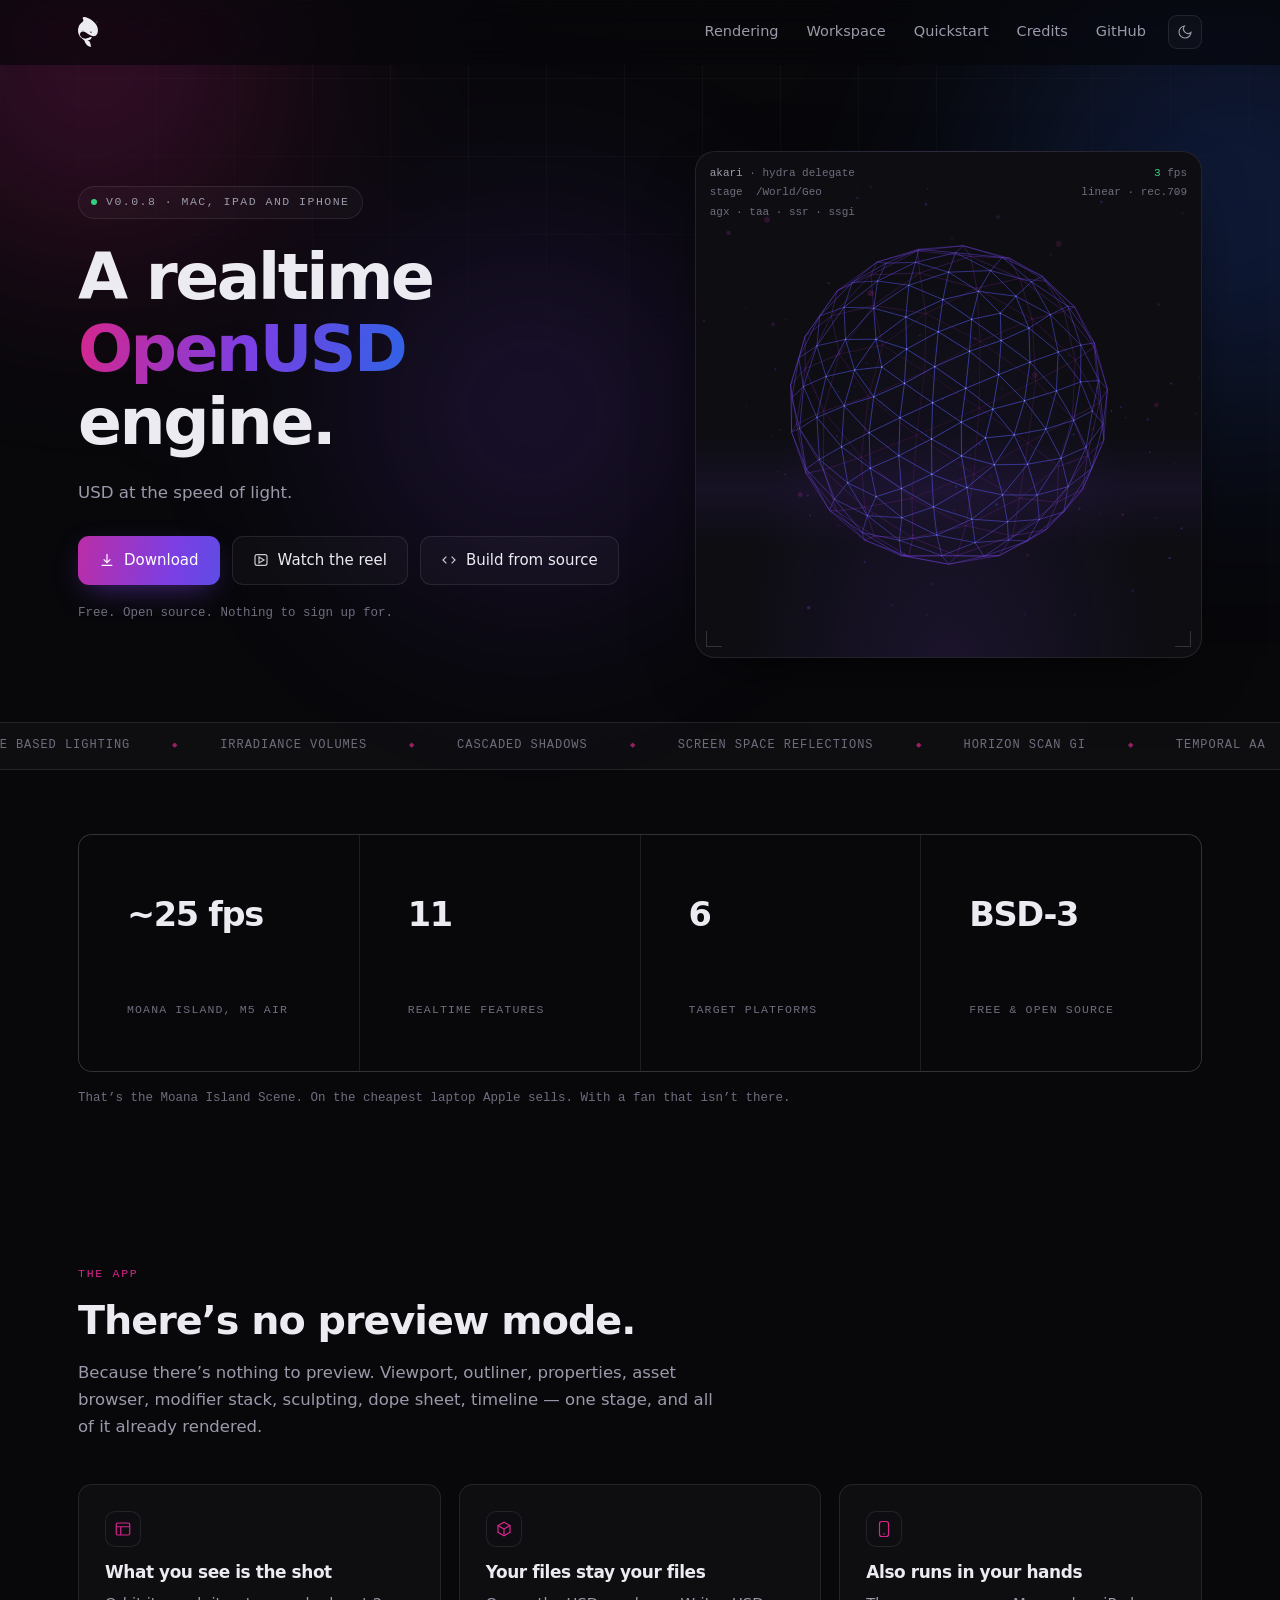
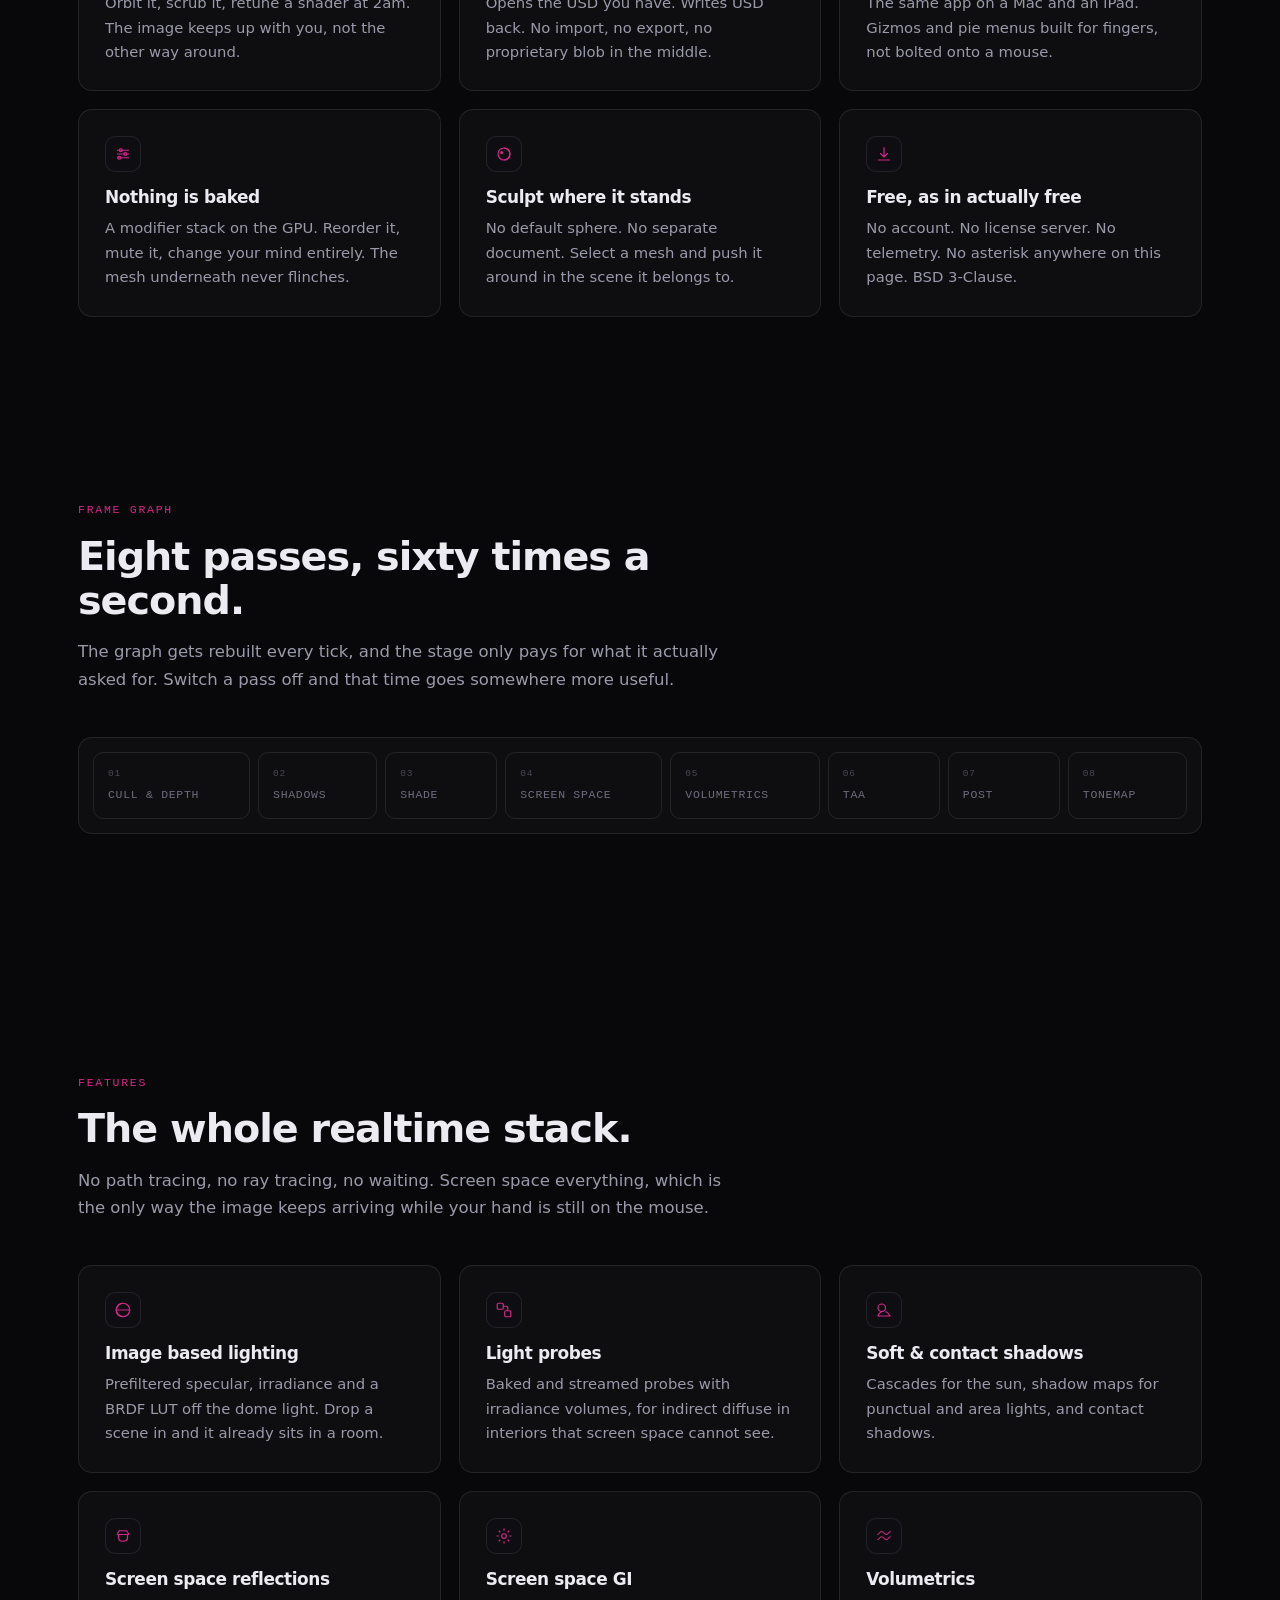
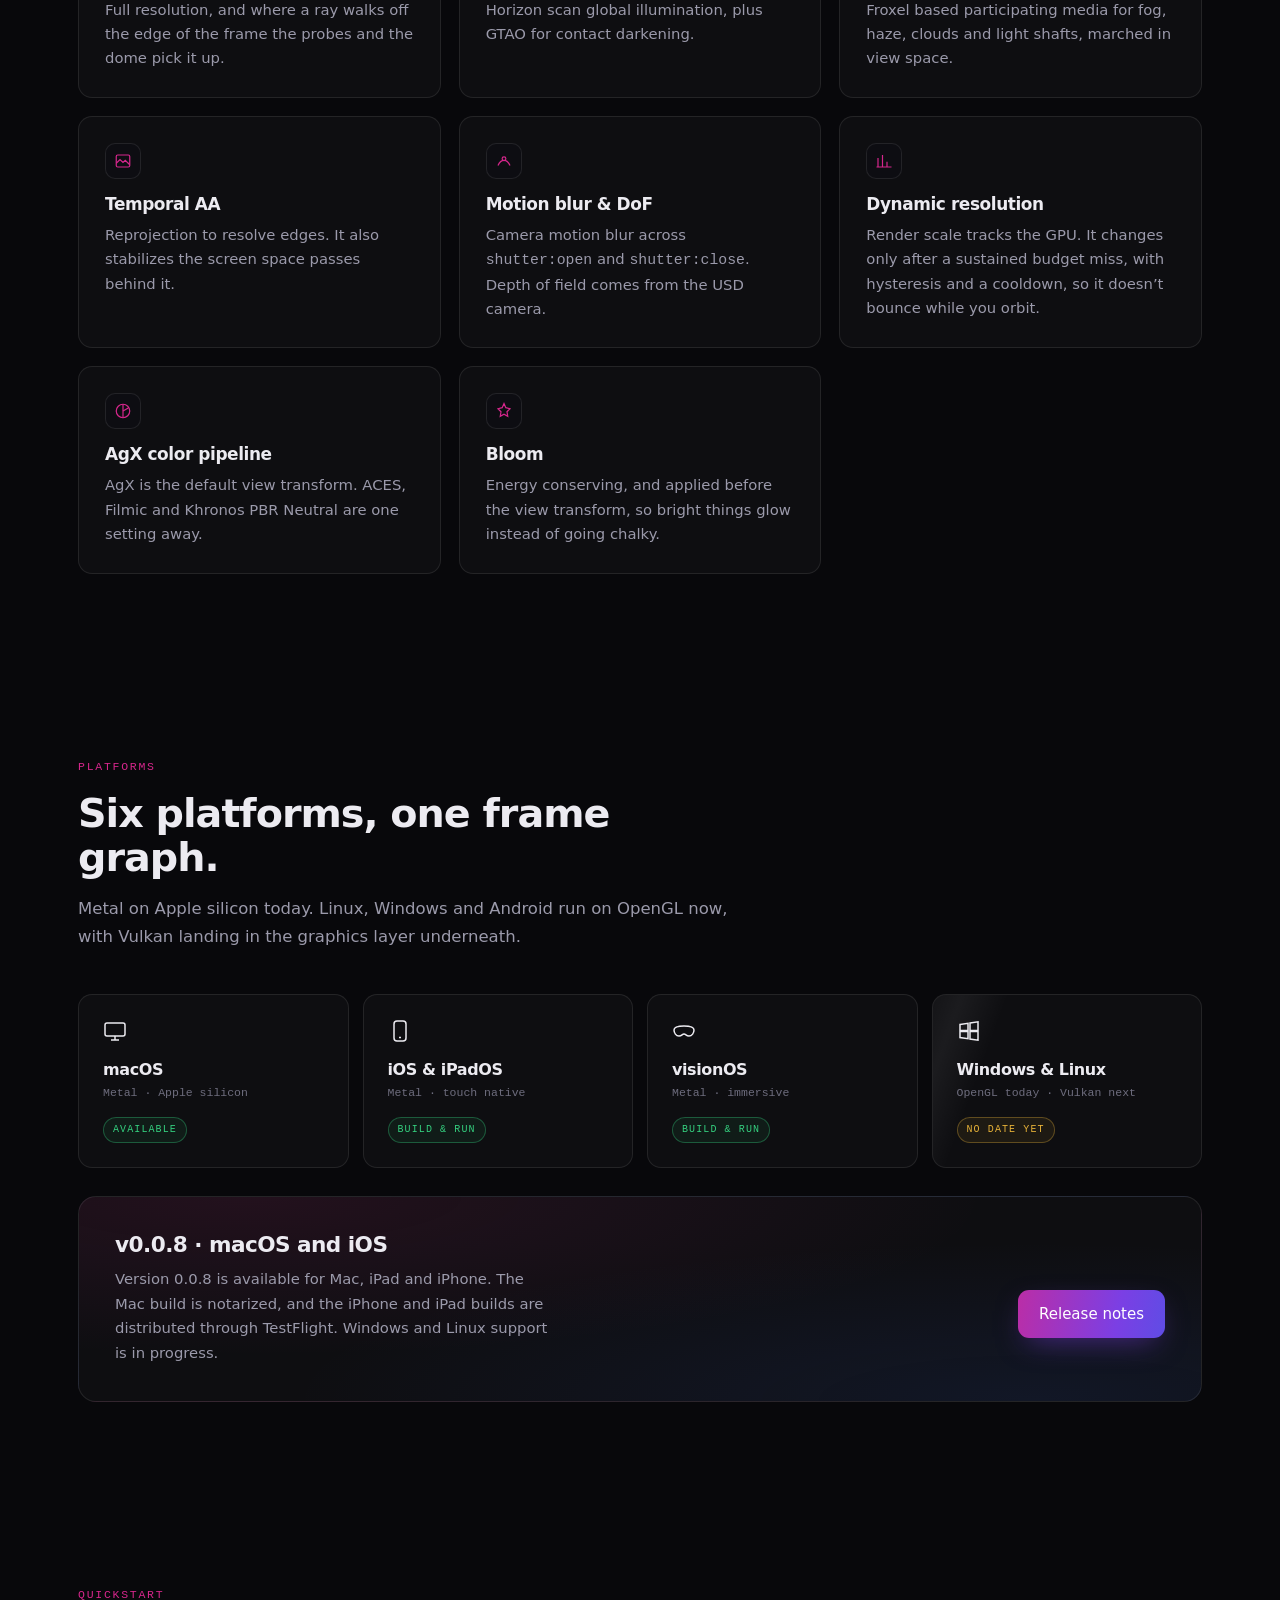
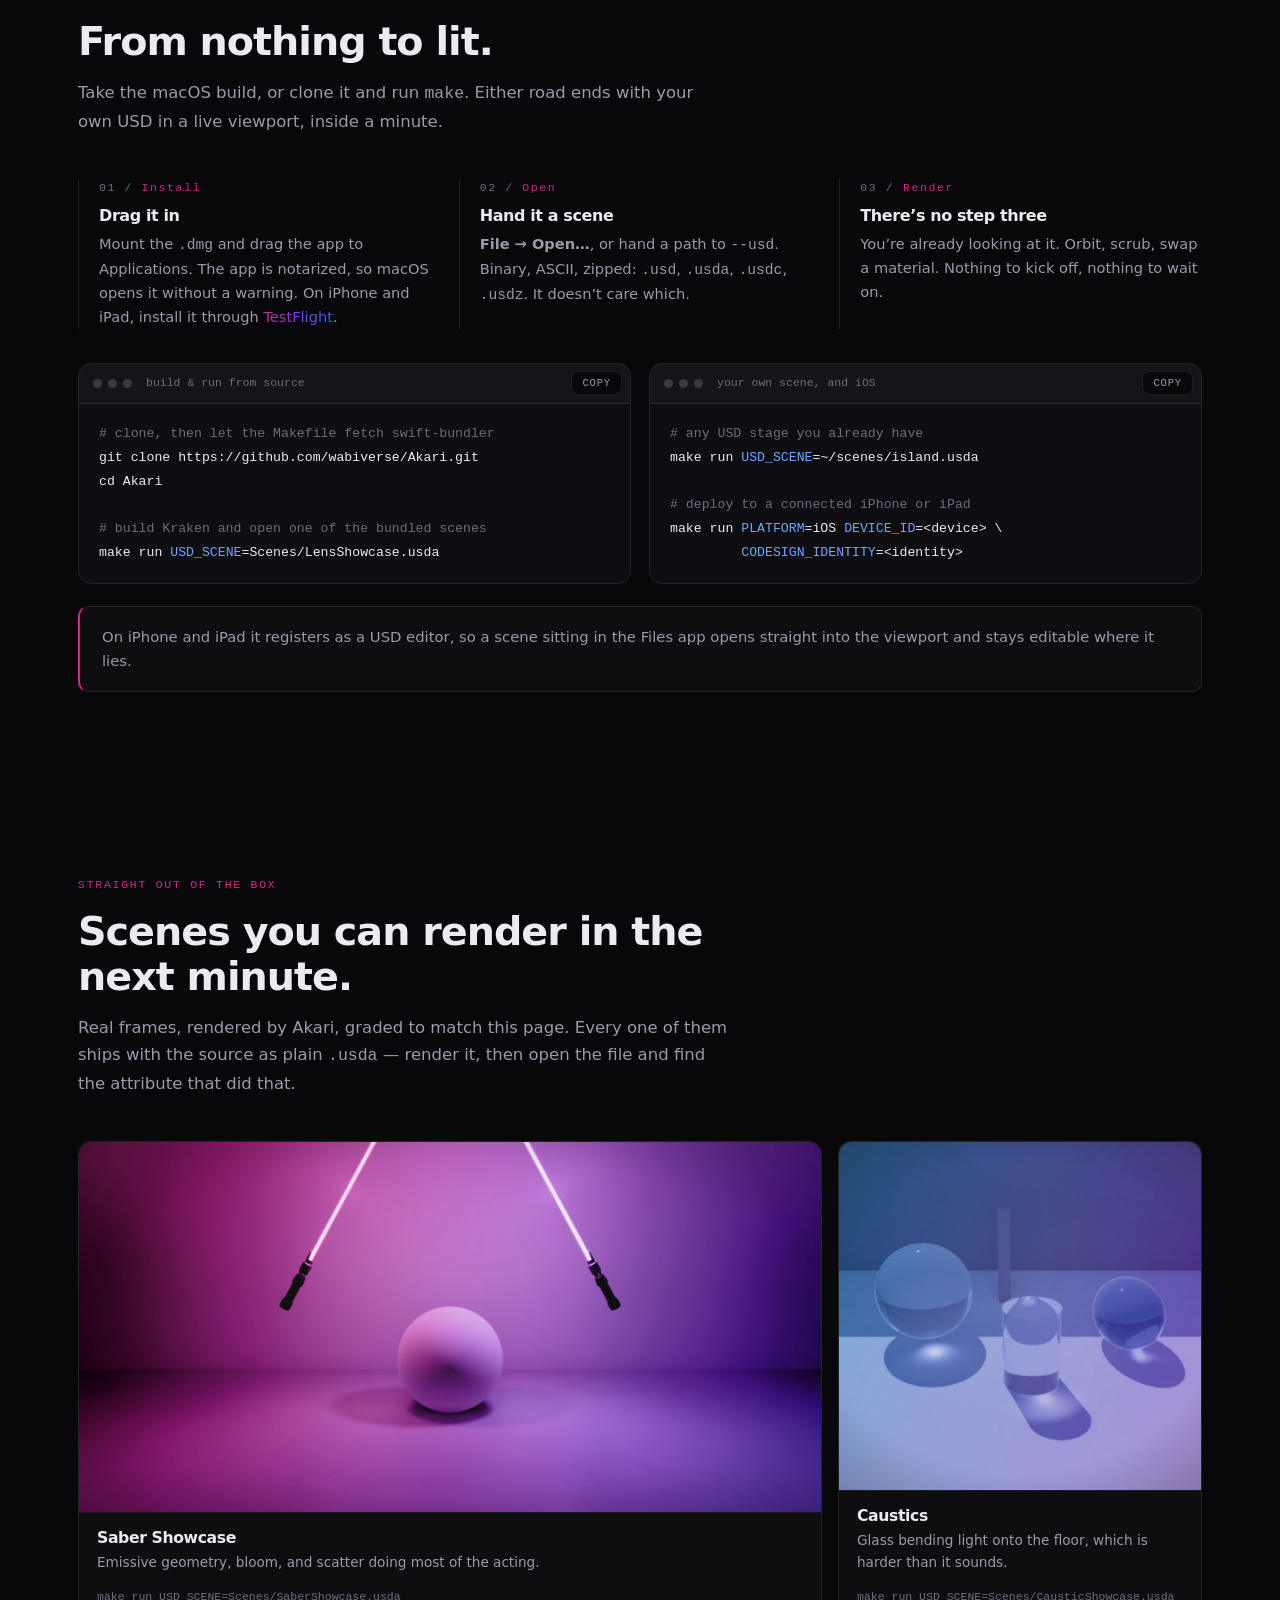
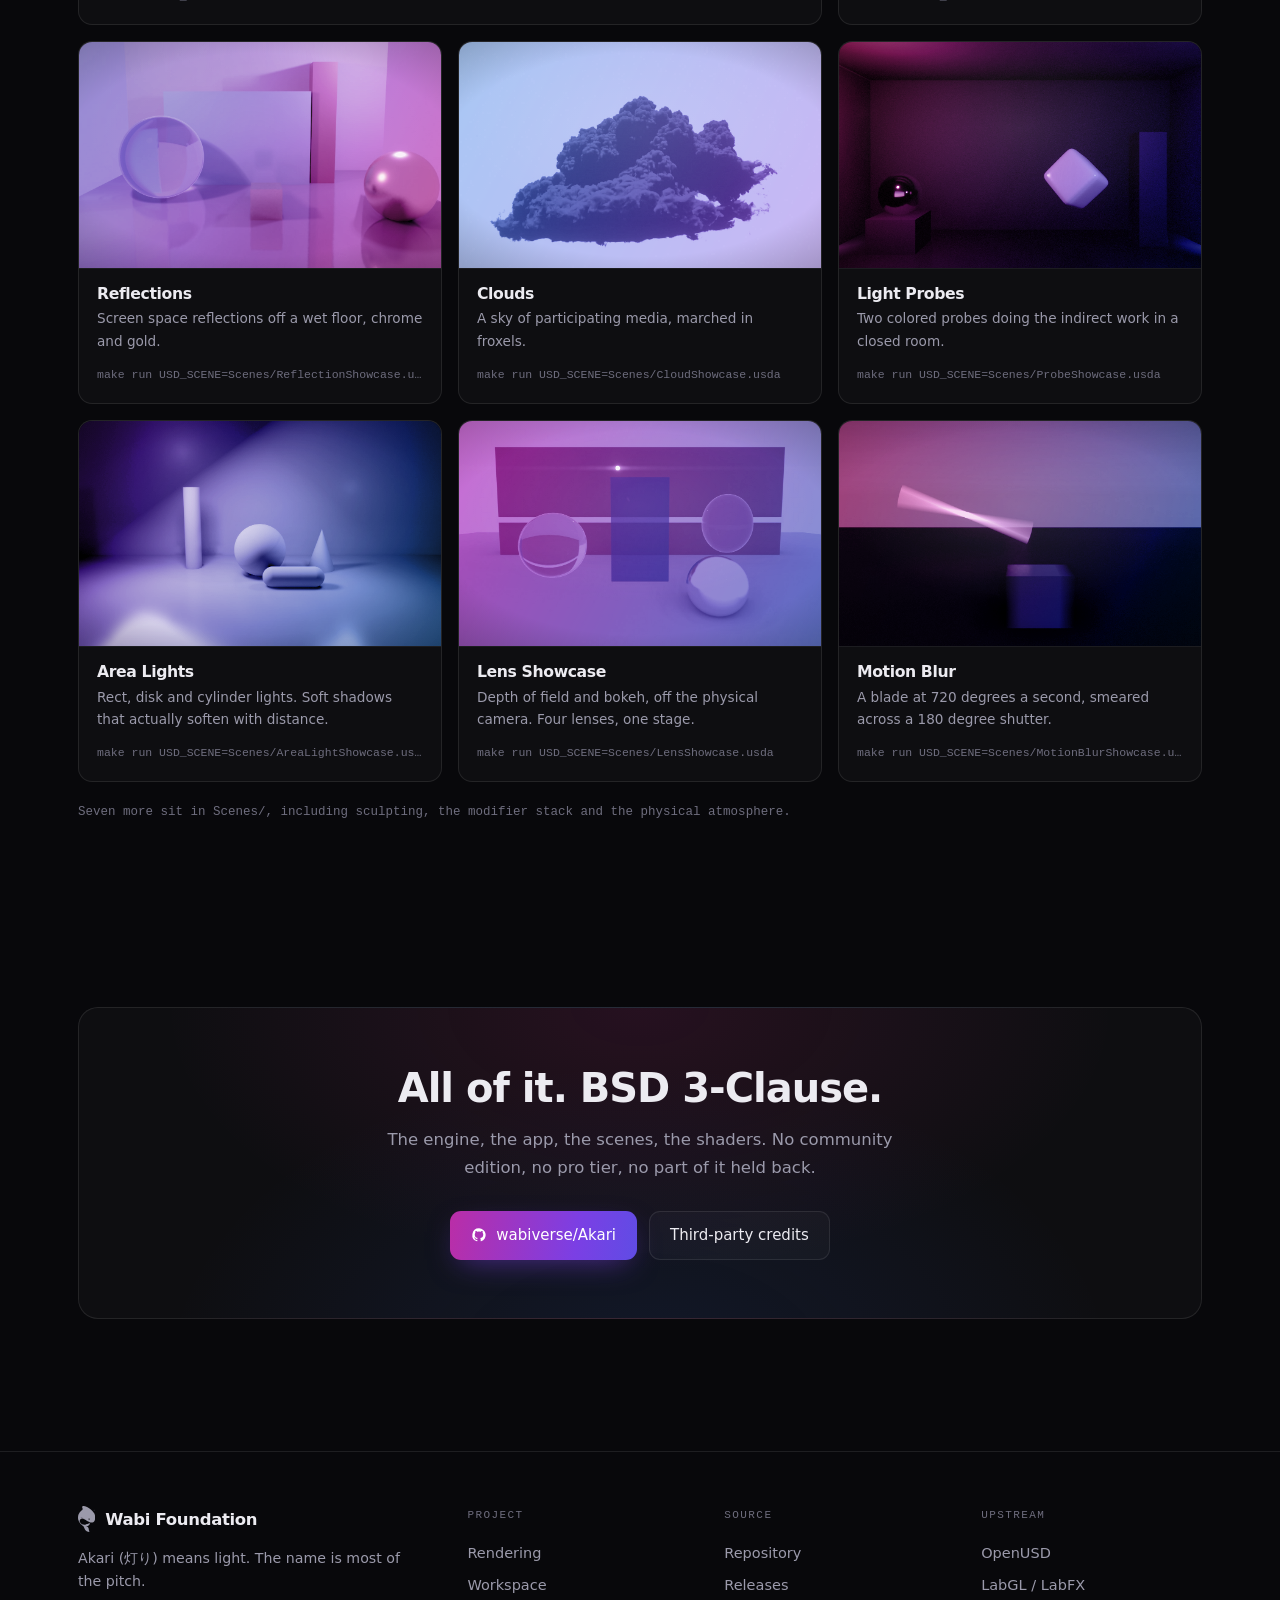
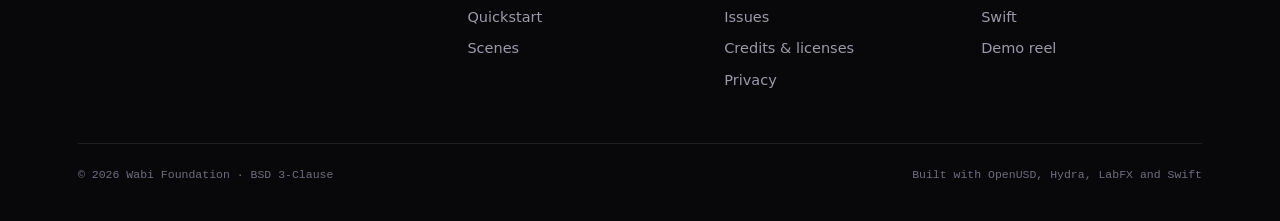
==== commit 4ded5754: "launch. Signed-off-by: Furby™ <furby@wabi.foundation>" ====
--- a/index.html
+++ b/index.html
@@ -51,7 +51,7 @@
 <section class="hero">
   <div class="wrap hero-grid">
     <div>
-      <span class="eyebrow rv in"><span class="dot"></span> v0.0.7 · macOS build available</span>
+      <span class="eyebrow rv in"><span class="dot"></span> v0.0.8 · Mac, iPad and iPhone</span>
       <h1 class="rv in">
         A realtime<br>
         <span class="grad-text">OpenUSD</span> engine.
@@ -60,7 +60,7 @@
         USD at the speed of light.
       </p>
       <div class="hero-actions rv" data-delay="0.16">
-        <a class="btn primary" href="https://github.com/wabiverse/Akari/releases/latest">
+        <a class="btn primary" href="release-0.0.8.html#download">
           <svg viewBox="0 0 24 24" fill="none" stroke="currentColor" stroke-width="1.8"><path d="M12 3v12M7 11l5 5 5-5M4 20h16"/></svg>
           Download
         </a>
@@ -314,21 +314,17 @@
       </div>
     </div>
 
-    <!--
-      Release countdown for the next macOS and iOS build.
-      Change the target instant below (ISO 8601, UTC) and the clock follows it.
-      When it passes, the clock swaps itself for a "shipped" badge.
-    -->
     <div class="countdown rv" style="margin-top:28px">
       <div>
-        <h3>Next release · macOS and iOS</h3>
+        <h3>v0.0.8 · macOS and iOS</h3>
         <p>
-          v0.0.7 is the build you can download today. v0.0.8 is finished and sitting here, shipping
-          for Mac, iPad and iPhone at once the moment Apple provisions a profile &mdash; the one pass
-          we can&rsquo;t optimize. Windows and Linux are coming, with no date we&rsquo;re willing to make up.
+          Version 0.0.8 is available for Mac, iPad and iPhone. The Mac build is notarized, and the
+          iPhone and iPad builds are distributed through TestFlight. Windows and Linux support is in progress.
         </p>
       </div>
-      <div class="clock" data-countdown="2026-11-27T00:00:00Z" aria-label="Time until the next release"></div>
+      <div class="hero-actions">
+        <a class="btn primary" href="release-0.0.8.html">Release notes</a>
+      </div>
     </div>
   </div>
 </section>
@@ -349,7 +345,7 @@
       <div class="step">
         <div class="n">Install</div>
         <h4>Drag it in</h4>
-        <p>Mount the <code>.dmg</code>, drop the app in. It&rsquo;s self-signed, so macOS will clutch its pearls exactly once: <strong>System Settings → Privacy &amp; Security</strong> → <strong>Open Anyway</strong>.</p>
+        <p>Mount the <code>.dmg</code> and drag the app to Applications. The app is notarized, so macOS opens it without a warning. On iPhone and iPad, install it through <a class="grad-text" href="https://testflight.apple.com/join/TESTFLIGHT_CODE">TestFlight</a>.</p>
       </div>
       <div class="step">
         <div class="n">Open</div>
@@ -550,6 +546,7 @@
         <a href="https://github.com/wabiverse/Akari/releases">Releases</a>
         <a href="https://github.com/wabiverse/Akari/issues">Issues</a>
         <a href="credits.html">Credits &amp; licenses</a>
+        <a href="privacy.html">Privacy</a>
       </div>
       <div>
         <h5>Upstream</h5>
--- a/assets/css/site.css
+++ b/assets/css/site.css
@@ -1,4 +1,15 @@
 /* wabi foundation — akari & kraken */
+
+/* safari on macos holds back gpu run transform and opacity animations while the
+   page scrolls. the looping ones are stepped from site.js once it adds .js-motion
+   to the root, and the css keyframes below stay as the fallback without script */
+@property --flip { syntax: "<number>"; inherits: false; initial-value: 1; }
+
+html.js-motion .aurora i,
+html.js-motion .viewport .scanline,
+html.js-motion .strip .track,
+html.js-motion .plat.soon::after { animation: none; }
+html.js-motion .plat.soon::after { transform: translateX(var(--shimmer-x, -100%)); }
 
 :root {
   --pink: #d6268c;
@@ -735,11 +746,15 @@
   margin-top: 4px;
 }
 
-.clock .unit.tick .v { animation: flip 0.45s ease; }
+.clock .unit.tick .v {
+  opacity: calc(0.25 + 0.75 * var(--flip));
+  transform: translateY(calc(-5px * (1 - var(--flip))));
+  animation: flip 0.45s ease;
+}
 
 @keyframes flip {
-  0%   { opacity: 0.25; transform: translateY(-5px); }
-  100% { opacity: 1; transform: translateY(0); }
+  0%   { --flip: 0; }
+  100% { --flip: 1; }
 }
 
 /* ---------- code ---------- */
@@ -1011,6 +1026,12 @@
   nav.main { display: none; }
   section { padding: 64px 0; }
   .hero { padding: 54px 0 40px; }
+
+  /* the cell padding also lands on the number and label inside it, which
+     squeezes them until "~25 fps" and "BSD-3" break over two lines */
+  .stats > div { padding: 22px 18px; }
+  .stats div div { padding: 0; background: none; }
+  .stats .n { font-size: 1.75rem; white-space: nowrap; }
   .cards.c2, .cards.c3, .cards.c4, .product, .scenes, .steps, .plats { grid-template-columns: 1fr; }
   .scene.wide { grid-column: auto; }
   .scene.wide .thumb { aspect-ratio: 16 / 10; }
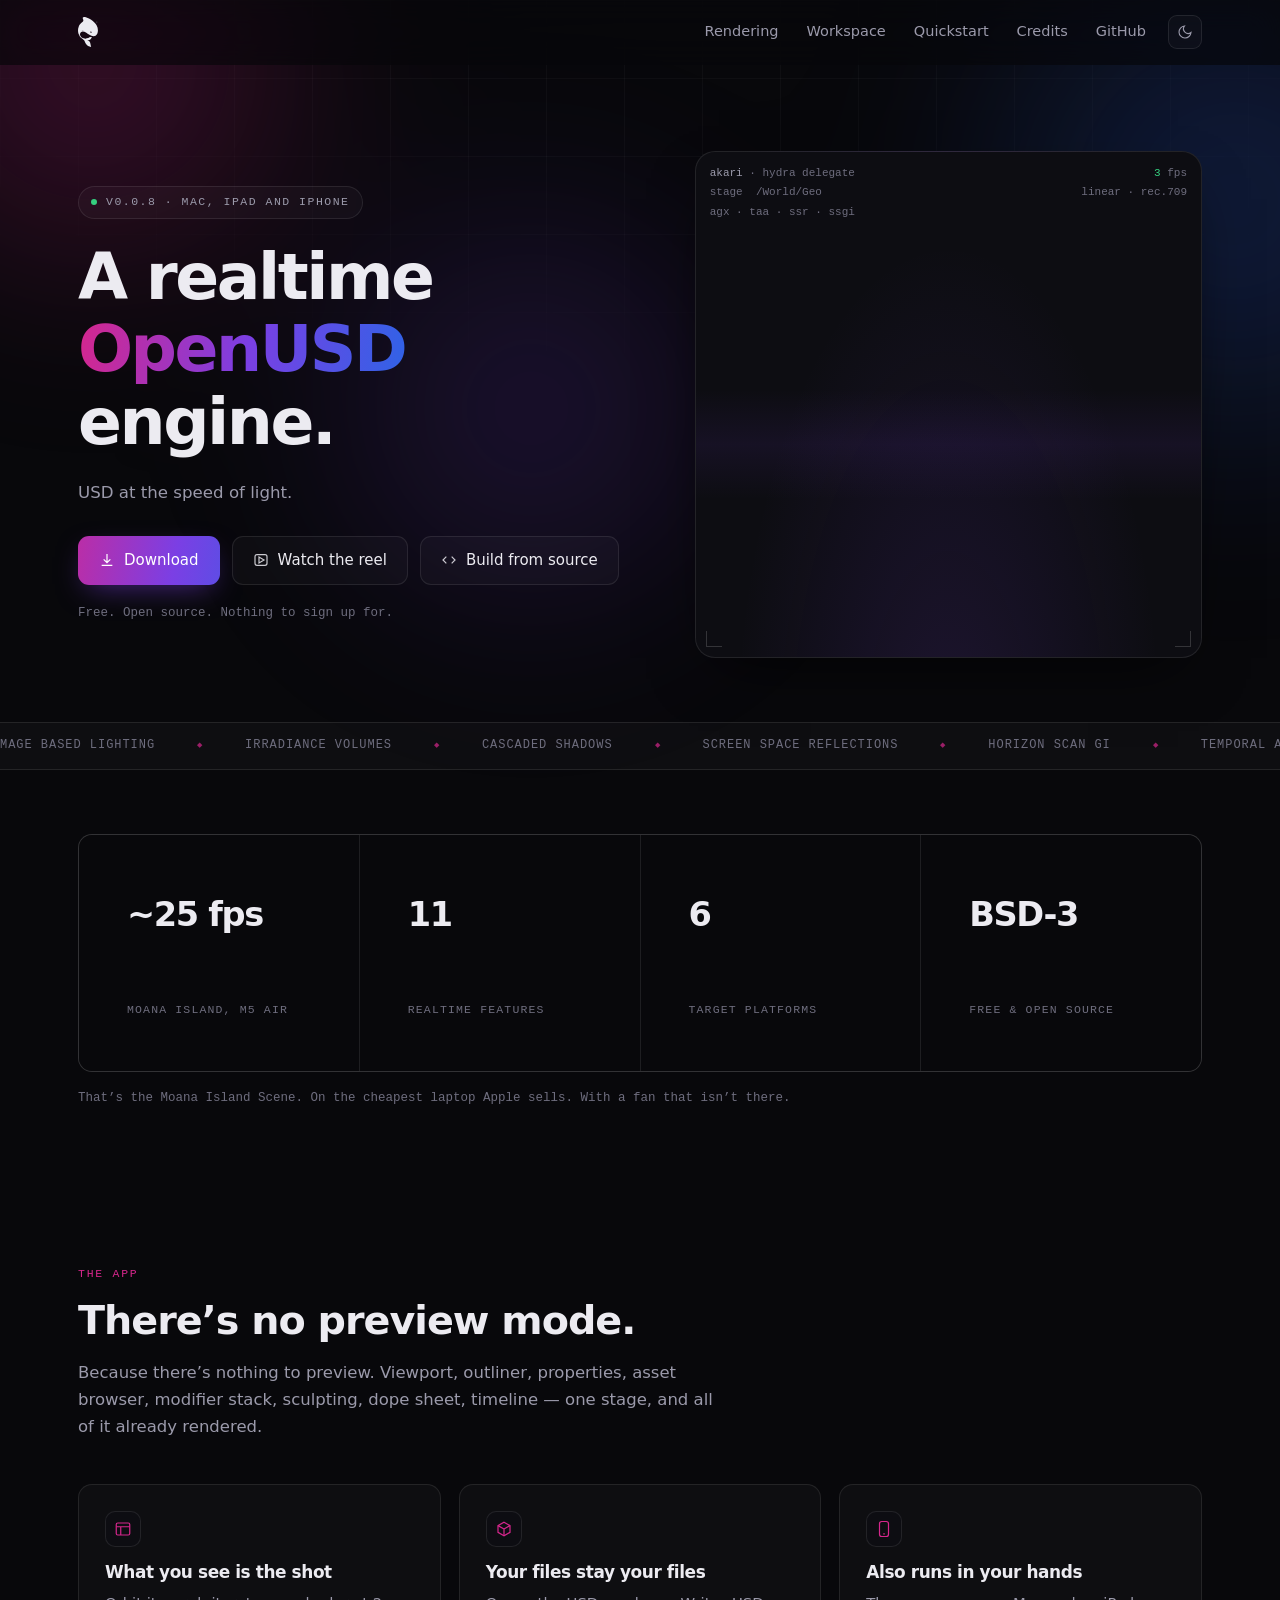
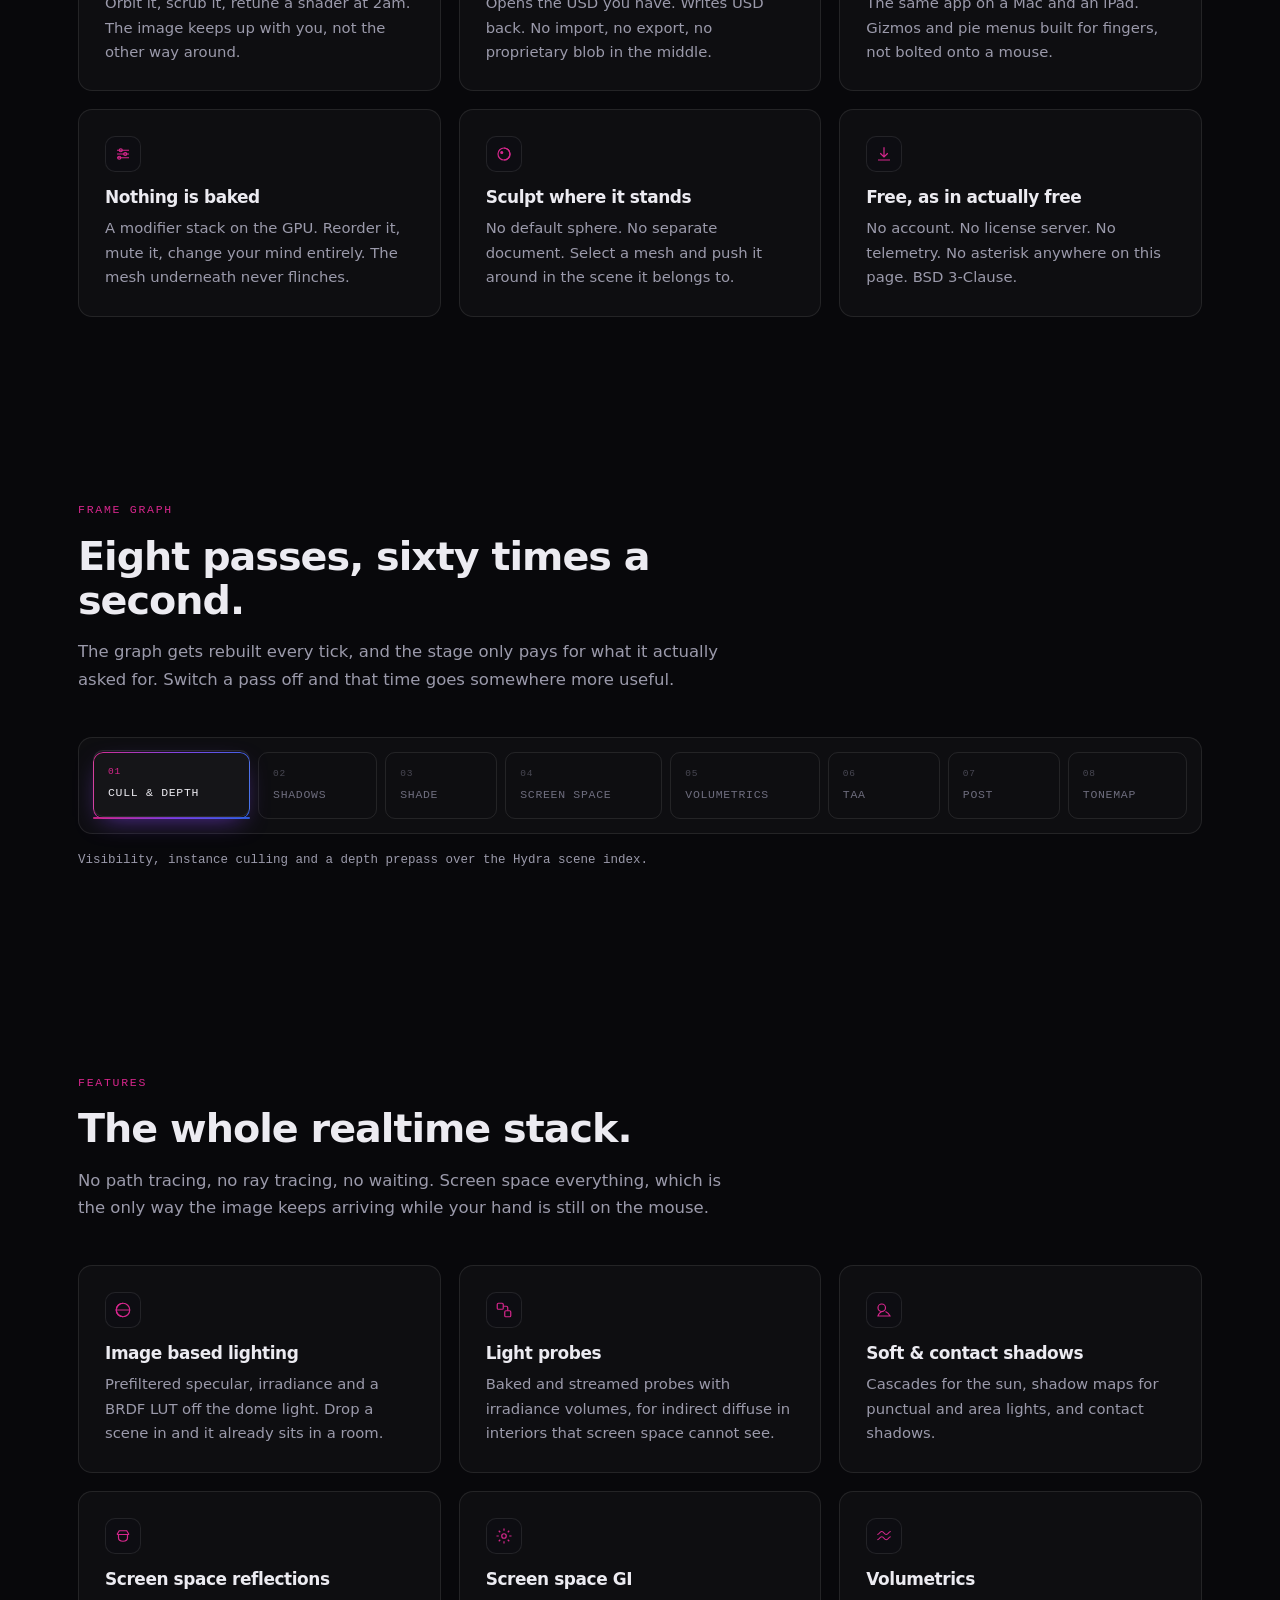
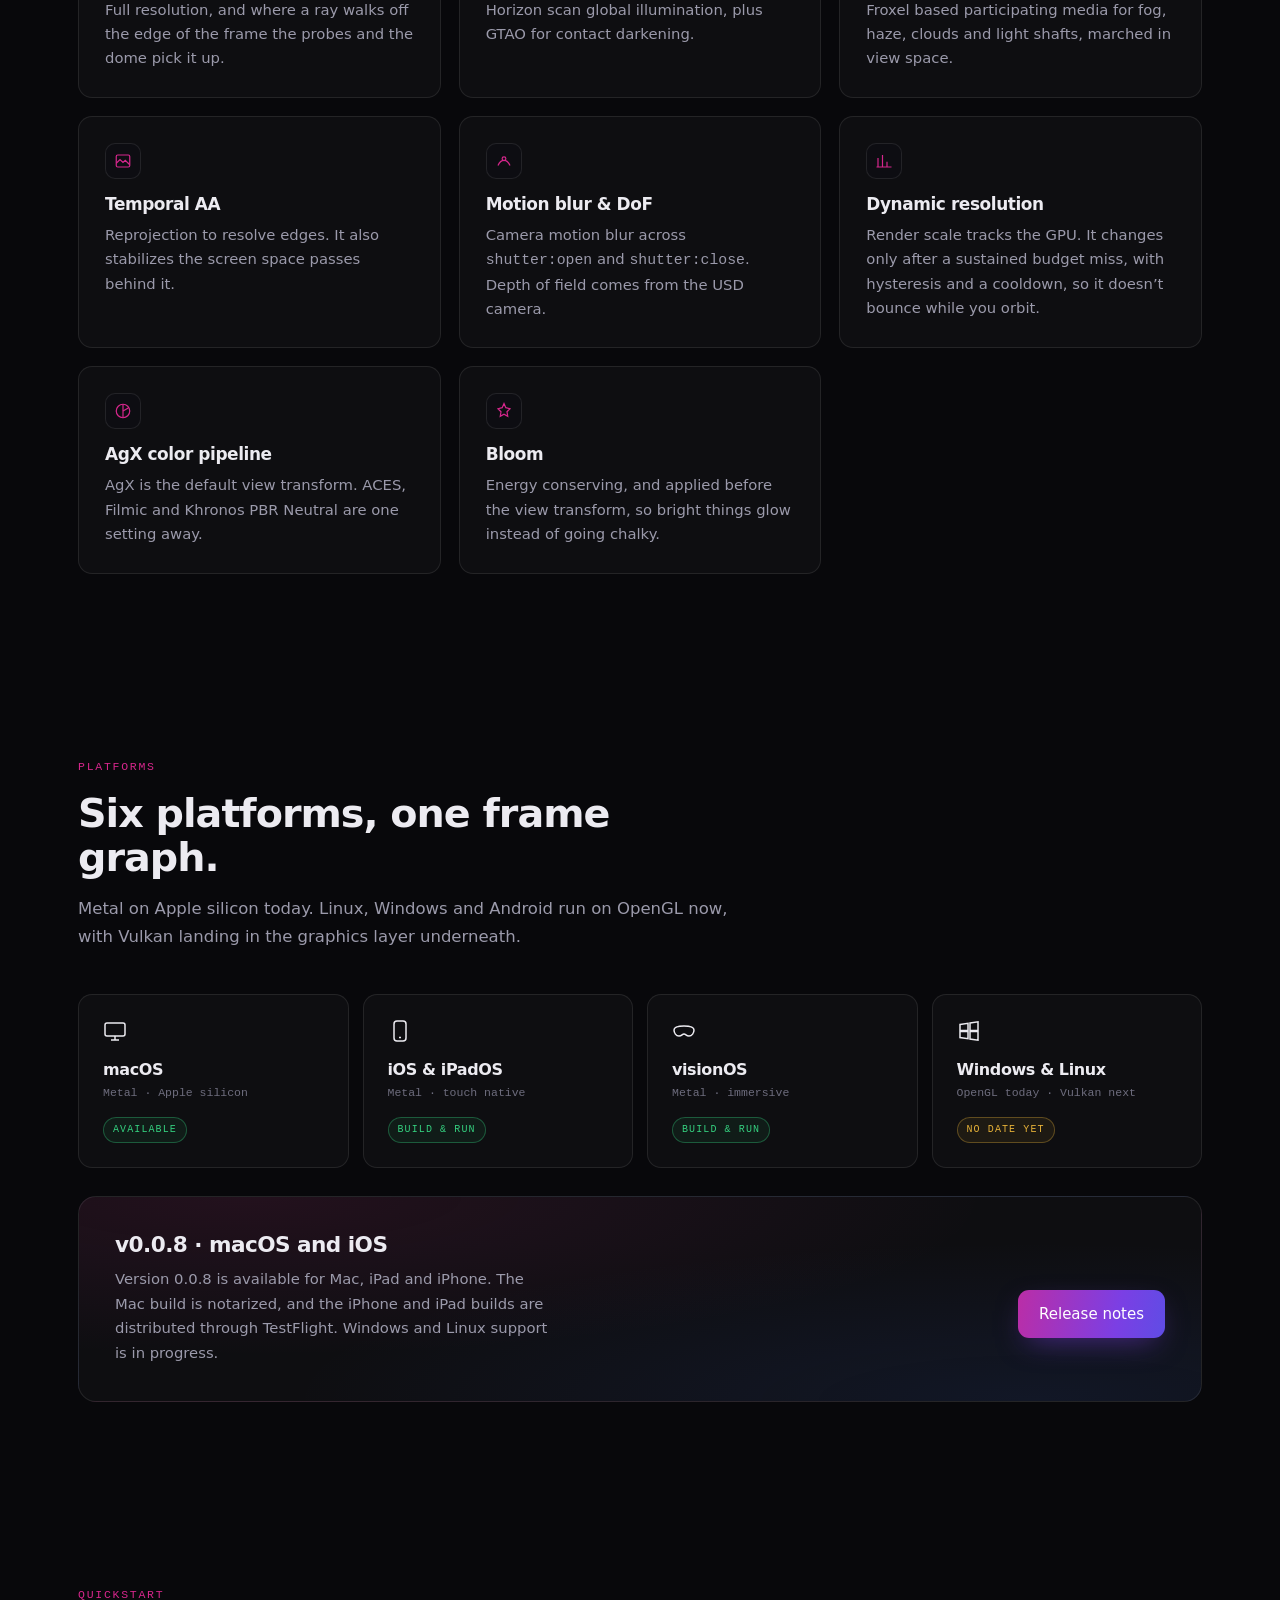
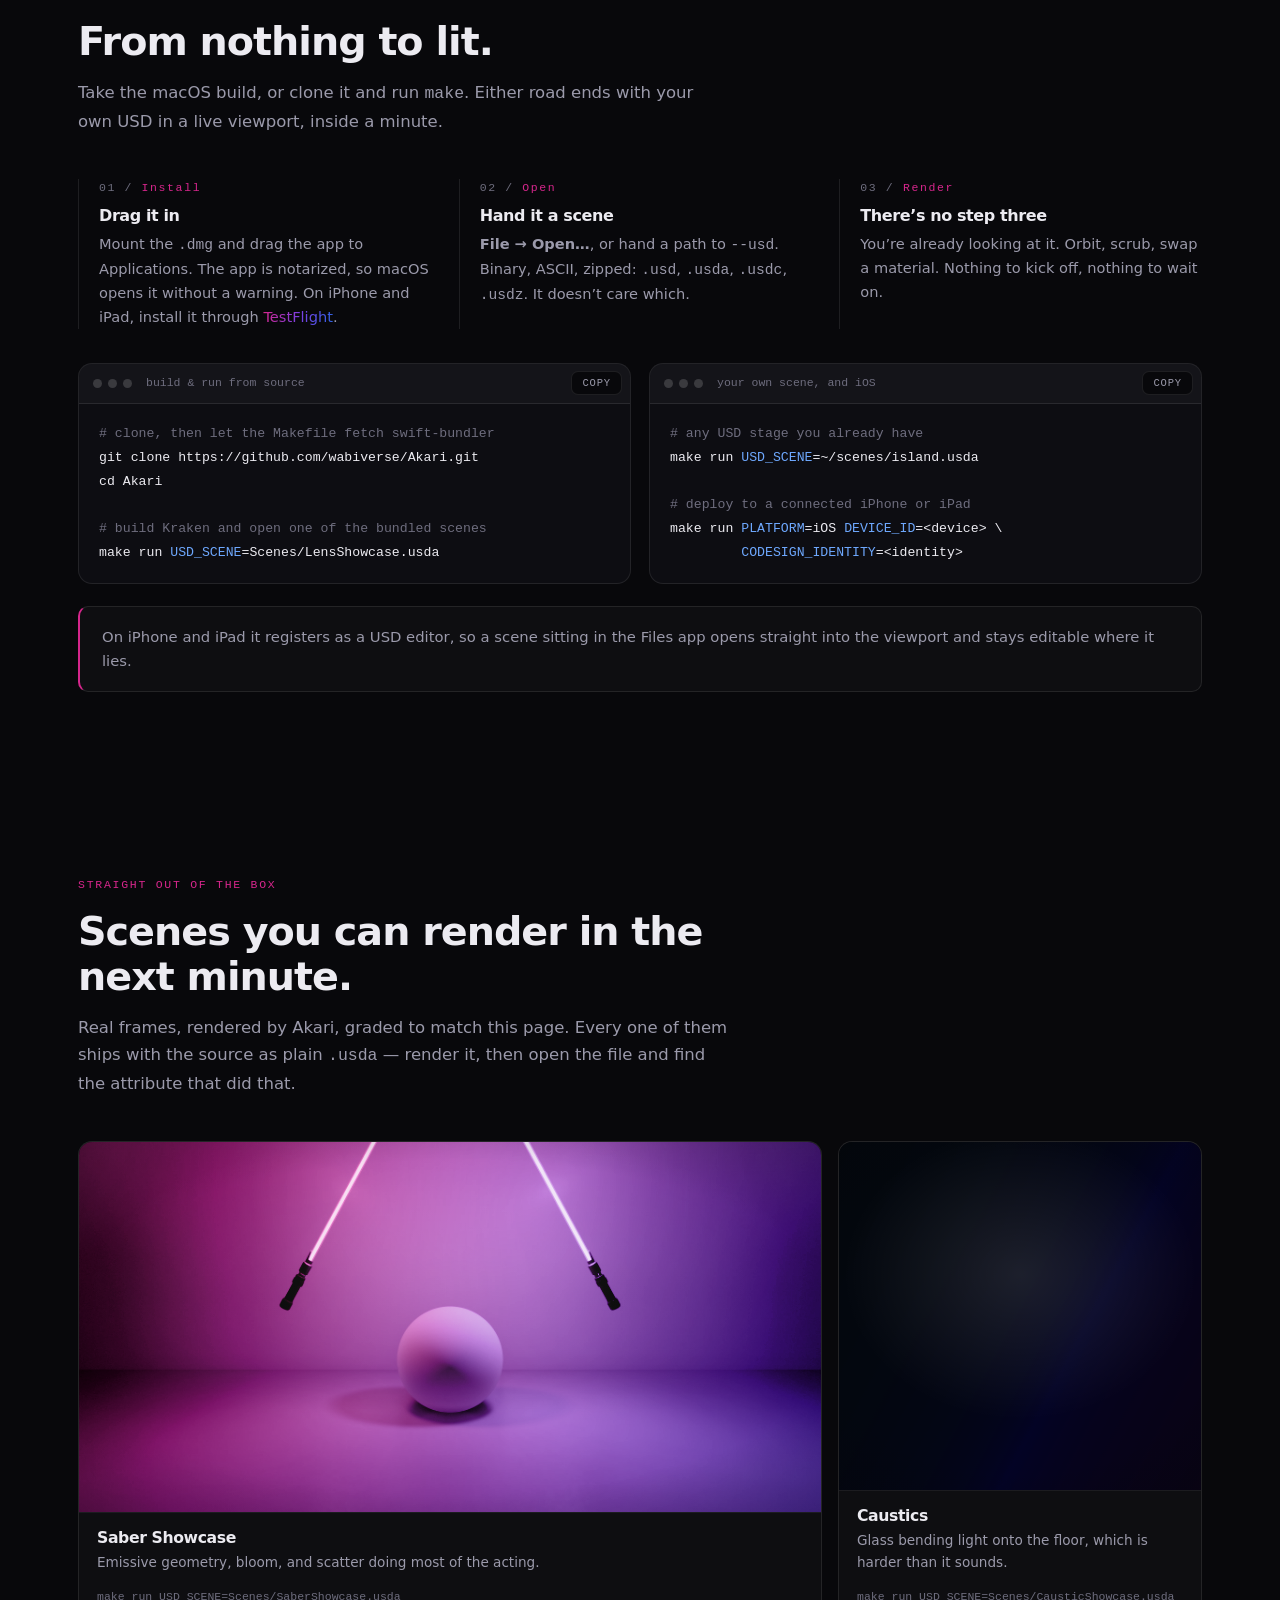
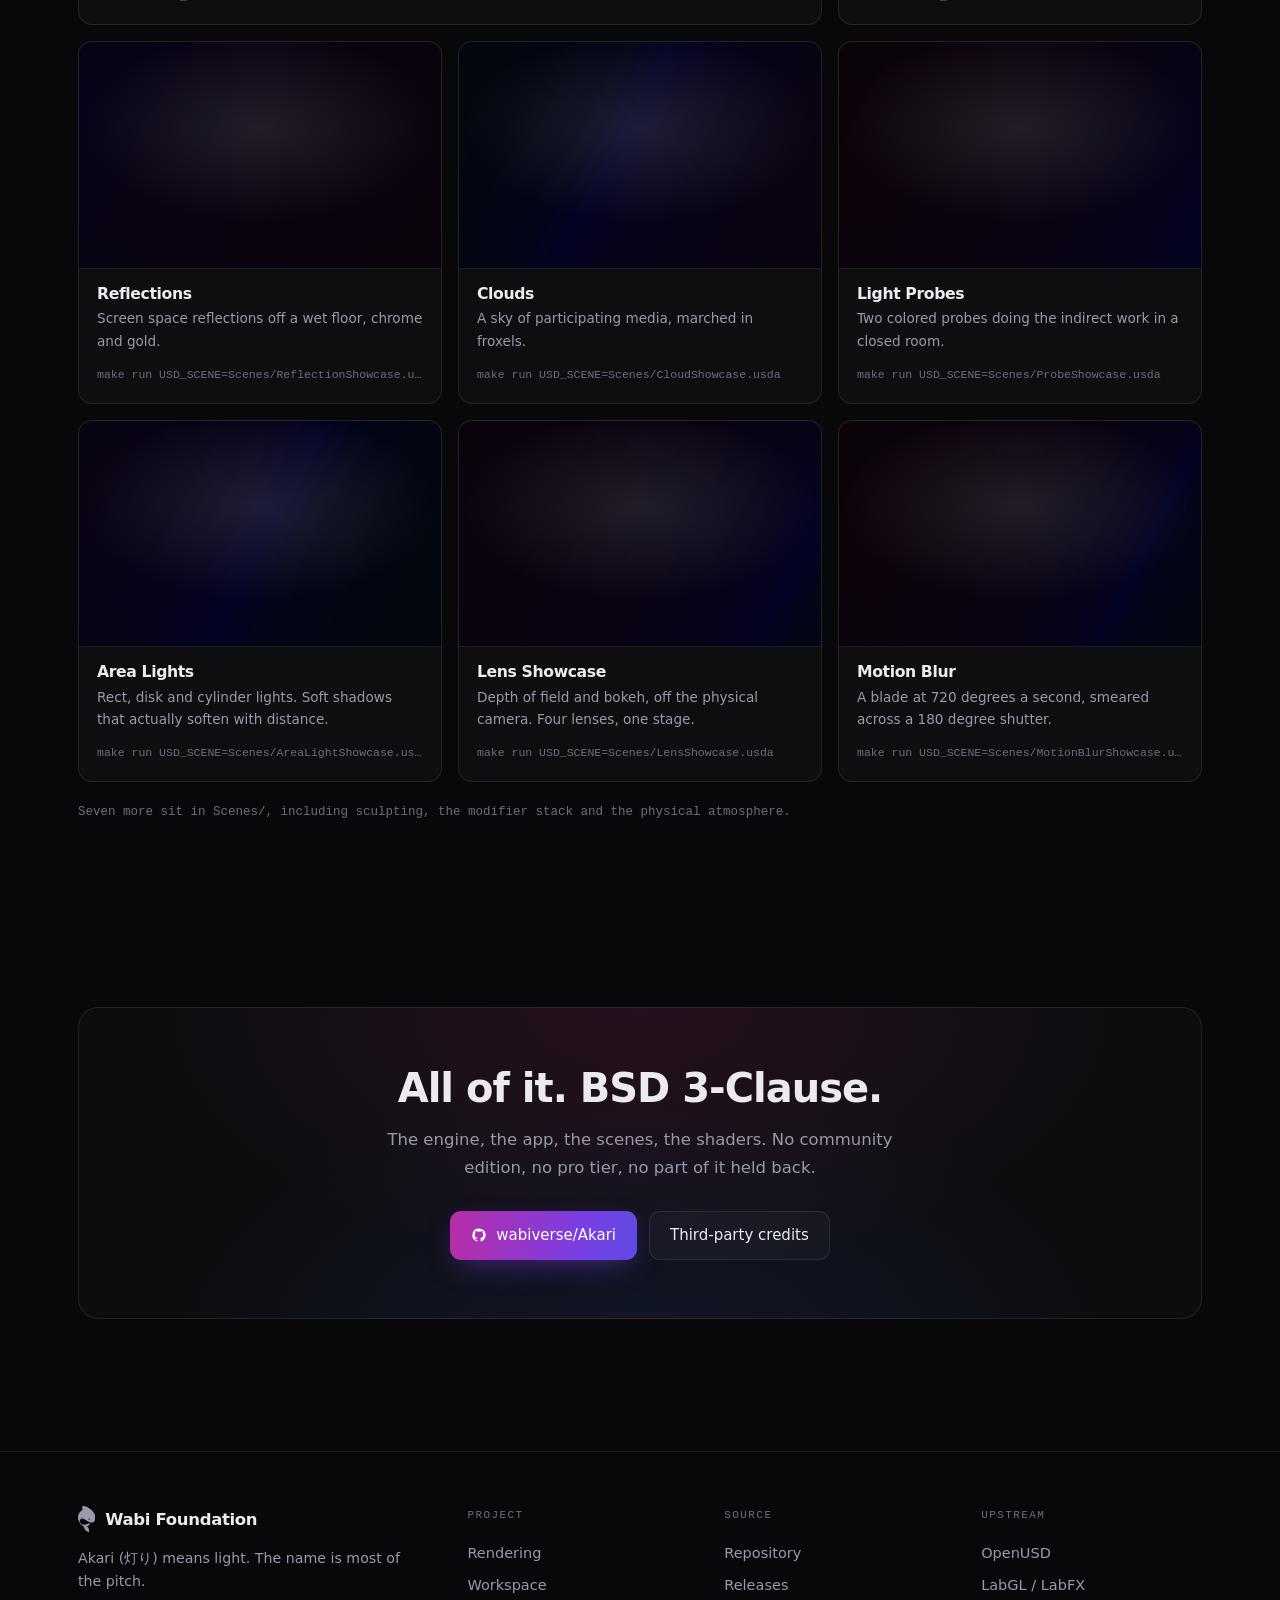
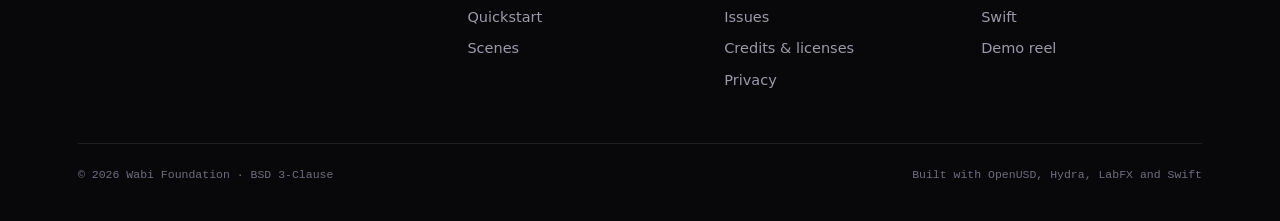
==== commit bdc36417: "update release. Signed-off-by: Furby™ <furby@wabi.foundation>" ====
--- a/index.html
+++ b/index.html
@@ -345,7 +345,7 @@
       <div class="step">
         <div class="n">Install</div>
         <h4>Drag it in</h4>
-        <p>Mount the <code>.dmg</code> and drag the app to Applications. The app is notarized, so macOS opens it without a warning. On iPhone and iPad, install it through <a class="grad-text" href="https://testflight.apple.com/join/TESTFLIGHT_CODE">TestFlight</a>.</p>
+        <p>Mount the <code>.dmg</code> and drag the app to Applications. The app is notarized, so macOS opens it without a warning. On iPhone and iPad, install it through <a class="grad-text" href="https://testflight.apple.com/join/kwb7Ykse">TestFlight</a>.</p>
       </div>
       <div class="step">
         <div class="n">Open</div>
